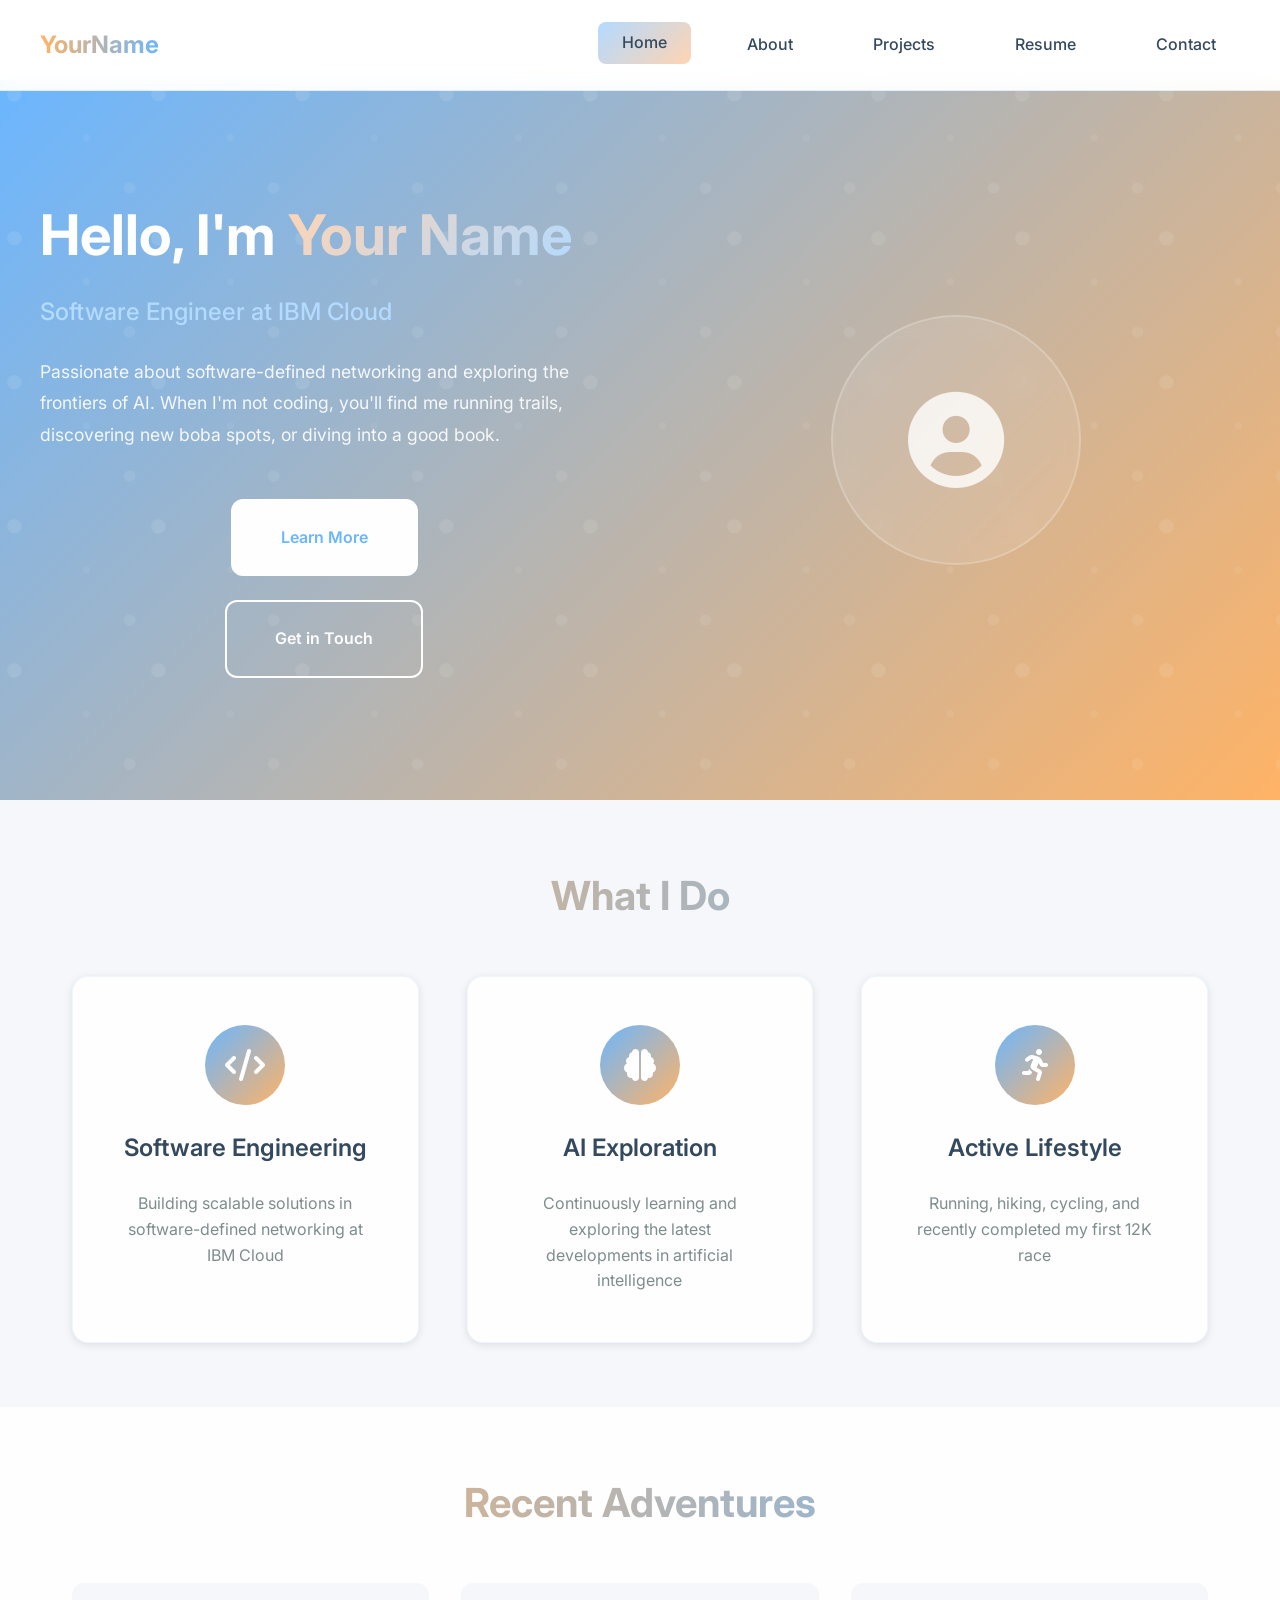
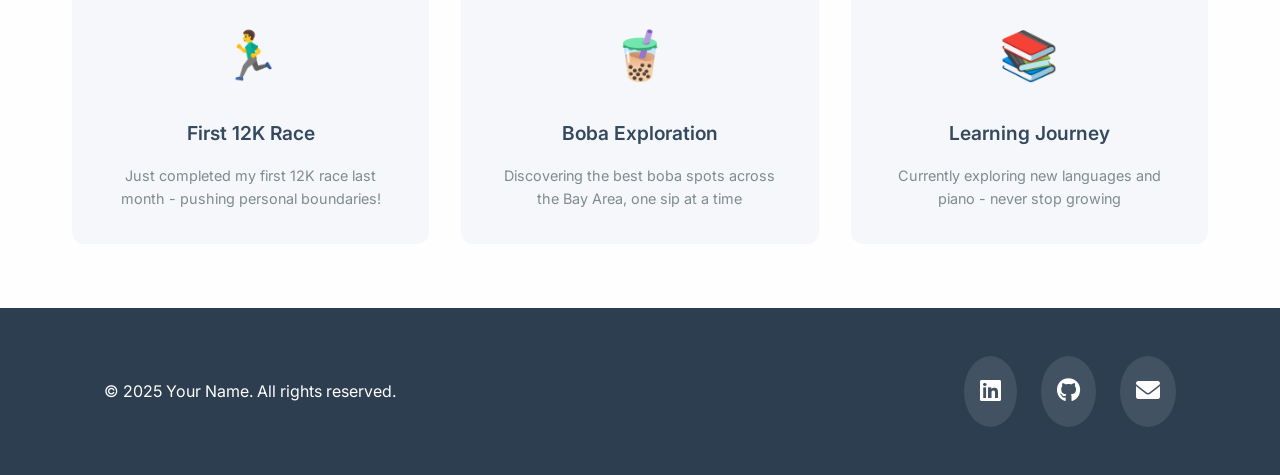
==== index.html @ 7c2be004 "Removing old files" ====
<!DOCTYPE html>
<html lang="en">
<head>
    <meta charset="UTF-8">
    <meta name="viewport" content="width=device-width, initial-scale=1.0">
    <title>Your Name - Software Engineer</title>
    <link rel="stylesheet" href="styles.css">
    <link href="https://fonts.googleapis.com/css2?family=Inter:wght@300;400;500;600;700&display=swap" rel="stylesheet">
    <link rel="stylesheet" href="https://cdnjs.cloudflare.com/ajax/libs/font-awesome/6.0.0/css/all.min.css">
</head>
<body>
    <nav class="navbar">
        <div class="nav-container">
            <div class="nav-logo">
                <span class="logo-text">YourName</span>
            </div>
            <div class="nav-menu">
                <a href="index.html" class="nav-link active">Home</a>
                <a href="about.html" class="nav-link">About</a>
                <a href="projects.html" class="nav-link">Projects</a>
                <a href="resume.html" class="nav-link">Resume</a>
                <a href="contact.html" class="nav-link">Contact</a>
            </div>
            <div class="nav-toggle">
                <span></span>
                <span></span>
                <span></span>
            </div>
        </div>
    </nav>

    <main class="main-content">
        <section class="hero">
            <div class="hero-content">
                <div class="hero-text">
                    <h1 class="hero-title">Hello, I'm <span class="gradient-text">Your Name</span></h1>
                    <p class="hero-subtitle">Software Engineer at IBM Cloud</p>
                    <p class="hero-description">
                        Passionate about software-defined networking and exploring the frontiers of AI. 
                        When I'm not coding, you'll find me running trails, discovering new boba spots, 
                        or diving into a good book.
                    </p>
                    <div class="hero-buttons">
                        <a href="about.html" class="btn btn-primary">Learn More</a>
                        <a href="contact.html" class="btn btn-secondary">Get in Touch</a>
                    </div>
                </div>
                <div class="hero-image">
                    <div class="image-placeholder">
                        <i class="fas fa-user-circle"></i>
                    </div>
                </div>
            </div>
        </section>

        <section class="highlights">
            <div class="container">
                <h2 class="section-title">What I Do</h2>
                <div class="highlights-grid">
                    <div class="highlight-card">
                        <div class="highlight-icon">
                            <i class="fas fa-code"></i>
                        </div>
                        <h3>Software Engineering</h3>
                        <p>Building scalable solutions in software-defined networking at IBM Cloud</p>
                    </div>
                    <div class="highlight-card">
                        <div class="highlight-icon">
                            <i class="fas fa-brain"></i>
                        </div>
                        <h3>AI Exploration</h3>
                        <p>Continuously learning and exploring the latest developments in artificial intelligence</p>
                    </div>
                    <div class="highlight-card">
                        <div class="highlight-icon">
                            <i class="fas fa-running"></i>
                        </div>
                        <h3>Active Lifestyle</h3>
                        <p>Running, hiking, cycling, and recently completed my first 12K race</p>
                    </div>
                </div>
            </div>
        </section>

        <section class="recent-activities">
            <div class="container">
                <h2 class="section-title">Recent Adventures</h2>
                <div class="activities-grid">
                    <div class="activity-card">
                        <div class="activity-icon">🏃‍♂️</div>
                        <h4>First 12K Race</h4>
                        <p>Just completed my first 12K race last month - pushing personal boundaries!</p>
                    </div>
                    <div class="activity-card">
                        <div class="activity-icon">🧋</div>
                        <h4>Boba Exploration</h4>
                        <p>Discovering the best boba spots across the Bay Area, one sip at a time</p>
                    </div>
                    <div class="activity-card">
                        <div class="activity-icon">📚</div>
                        <h4>Learning Journey</h4>
                        <p>Currently exploring new languages and piano - never stop growing</p>
                    </div>
                </div>
            </div>
        </section>
    </main>

    <footer class="footer">
        <div class="container">
            <div class="footer-content">
                <p>&copy; 2025 Your Name. All rights reserved.</p>
                <div class="social-links">
                    <a href="#" class="social-link"><i class="fab fa-linkedin"></i></a>
                    <a href="#" class="social-link"><i class="fab fa-github"></i></a>
                    <a href="mailto:your.email@example.com" class="social-link"><i class="fas fa-envelope"></i></a>
                </div>
            </div>
        </div>
    </footer>

    <script src="script.js"></script>
</body>
</html>
---- styles.css ----
/* Reset and Base Styles */
* {
    margin: 0;
    padding: 0;
    box-sizing: border-box;
}

:root {
    /* Color Palette - Inspired by Avatar/Star Wars/Marvel */
    --primary-orange: #FFB366;
    --primary-blue: #6BB6FF;
    --light-orange: #FFD4B3;
    --light-blue: #B3DAFF;
    --dark-blue: #4A90E2;
    --soft-white: #FEFEFE;
    --light-gray: #F5F7FA;
    --medium-gray: #8B9DC3;
    --dark-gray: #2C3E50;
    --text-dark: #34495E;
    --text-light: #7F8C8D;
    
    /* Subtle gradients inspired by lightsaber colors */
    --gradient-hero: linear-gradient(135deg, var(--primary-blue) 0%, var(--primary-orange) 100%);
    --gradient-card: linear-gradient(135deg, var(--light-blue) 0%, var(--light-orange) 100%);
    --gradient-accent: linear-gradient(90deg, var(--primary-orange) 0%, var(--primary-blue) 100%);
    
    /* Typography */
    --font-family: 'Inter', sans-serif;
    --font-size-base: 16px;
    --line-height-base: 1.6;
    
    /* Spacing */
    --spacing-xs: 0.5rem;
    --spacing-sm: 1rem;
    --spacing-md: 1.5rem;
    --spacing-lg: 2rem;
    --spacing-xl: 3rem;
    --spacing-xxl: 4rem;
    
    /* Shadows - Subtle depth like Marvel UI */
    --shadow-sm: 0 2px 8px rgba(0, 0, 0, 0.1);
    --shadow-md: 0 4px 16px rgba(0, 0, 0, 0.15);
    --shadow-lg: 0 8px 32px rgba(0, 0, 0, 0.2);
    
    /* Border Radius */
    --radius-sm: 8px;
    --radius-md: 12px;
    --radius-lg: 16px;
    --radius-xl: 24px;
}

body {
    font-family: var(--font-family);
    font-size: var(--font-size-base);
    line-height: var(--line-height-base);
    color: var(--text-dark);
    background-color: var(--soft-white);
    overflow-x: hidden;
}

/* Navigation */
.navbar {
    position: fixed;
    top: 0;
    width: 100%;
    background: rgba(255, 255, 255, 0.95);
    backdrop-filter: blur(10px);
    border-bottom: 1px solid rgba(107, 182, 255, 0.2);
    z-index: 1000;
    padding: 0 var(--spacing-lg);
    transition: all 0.3s ease;
}

.nav-container {
    max-width: 1200px;
    margin: 0 auto;
    display: flex;
    justify-content: space-between;
    align-items: center;
    padding: var(--spacing-md) 0;
}

.nav-logo .logo-text {
    font-size: 1.5rem;
    font-weight: 700;
    background: var(--gradient-accent);
    -webkit-background-clip: text;
    -webkit-text-fill-color: transparent;
    background-clip: text;
}

.nav-menu {
    display: flex;
    gap: var(--spacing-lg);
}

.nav-link {
    color: var(--text-dark);
    text-decoration: none;
    font-weight: 500;
    padding: var(--spacing-xs) var(--spacing-md);
    border-radius: var(--radius-sm);
    transition: all 0.3s ease;
    position: relative;
}

.nav-link:hover,
.nav-link.active {
    background: var(--gradient-card);
    color: var(--text-dark);
    transform: translateY(-2px);
}

.nav-toggle {
    display: none;
    flex-direction: column;
    cursor: pointer;
}

.nav-toggle span {
    width: 25px;
    height: 3px;
    background: var(--primary-blue);
    margin: 3px 0;
    transition: 0.3s;
    border-radius: 2px;
}

/* Main Content */
.main-content {
    margin-top: 80px;
}

/* Hero Section */
.hero {
    background: var(--gradient-hero);
    padding: var(--spacing-xxl) var(--spacing-lg);
    min-height: 80vh;
    display: flex;
    align-items: center;
    position: relative;
    overflow: hidden;
}

.hero::before {
    content: '';
    position: absolute;
    top: 0;
    left: 0;
    right: 0;
    bottom: 0;
    background: url('data:image/svg+xml,<svg xmlns="http://www.w3.org/2000/svg" viewBox="0 0 100 100"><defs><pattern id="stars" x="0" y="0" width="20" height="20" patternUnits="userSpaceOnUse"><circle cx="2" cy="2" r="1" fill="white" opacity="0.3"/><circle cx="12" cy="8" r="0.5" fill="white" opacity="0.2"/><circle cx="18" cy="15" r="0.8" fill="white" opacity="0.25"/></pattern></defs><rect width="100" height="100" fill="url(%23stars)"/></svg>');
    opacity: 0.3;
    animation: starfield 20s linear infinite;
}

@keyframes starfield {
    0% { transform: translateX(0); }
    100% { transform: translateX(-100px); }
}

.hero-content {
    max-width: 1200px;
    margin: 0 auto;
    display: grid;
    grid-template-columns: 1fr 1fr;
    gap: var(--spacing-xxl);
    align-items: center;
    position: relative;
    z-index: 2;
}

.hero-title {
    font-size: 3.5rem;
    font-weight: 700;
    margin-bottom: var(--spacing-md);
    color: var(--soft-white);
    line-height: 1.2;
}

.gradient-text {
    background: linear-gradient(135deg, var(--light-orange) 0%, var(--light-blue) 100%);
    -webkit-background-clip: text;
    -webkit-text-fill-color: transparent;
    background-clip: text;
}

.hero-subtitle {
    font-size: 1.5rem;
    color: var(--light-blue);
    margin-bottom: var(--spacing-md);
    font-weight: 500;
}

.hero-description {
    font-size: 1.1rem;
    color: rgba(255, 255, 255, 0.9);
    margin-bottom: var(--spacing-xl);
    line-height: 1.8;
}

.hero-buttons {
    display: flex;
    gap: var(--spacing-md);
}

.btn {
    display: inline-block;
    padding: var(--spacing-md) var(--spacing-xl);
    border-radius: var(--radius-md);
    text-decoration: none;
    font-weight: 600;
    transition: all 0.3s ease;
    border: 2px solid transparent;
    cursor: pointer;
}

.btn-primary {
    background: var(--soft-white);
    color: var(--primary-blue);
    border-color: var(--soft-white);
}

.btn-primary:hover {
    background: transparent;
    color: var(--soft-white);
    border-color: var(--soft-white);
    transform: translateY(-2px);
    box-shadow: var(--shadow-md);
}

.btn-secondary {
    background: transparent;
    color: var(--soft-white);
    border-color: var(--soft-white);
}

.btn-secondary:hover {
    background: var(--soft-white);
    color: var(--primary-blue);
    transform: translateY(-2px);
    box-shadow: var(--shadow-md);
}

.hero-image {
    display: flex;
    justify-content: center;
    align-items: center;
}

.image-placeholder {
    width: 300px;
    height: 300px;
    background: rgba(255, 255, 255, 0.1);
    border-radius: 50%;
    display: flex;
    align-items: center;
    justify-content: center;
    backdrop-filter: blur(10px);
    border: 2px solid rgba(255, 255, 255, 0.2);
    transition: all 0.3s ease;
}

.image-placeholder:hover {
    transform: scale(1.05);
    box-shadow: var(--shadow-lg);
}

.image-placeholder i {
    font-size: 8rem;
    color: rgba(255, 255, 255, 0.8);
}

/* Sections */
.container {
    max-width: 1200px;
    margin: 0 auto;
    padding: 0 var(--spacing-lg);
}

.section-title {
    font-size: 2.5rem;
    font-weight: 700;
    text-align: center;
    margin-bottom: var(--spacing-xl);
    background: var(--gradient-accent);
    -webkit-background-clip: text;
    -webkit-text-fill-color: transparent;
    background-clip: text;
}

/* Highlights Section */
.highlights {
    padding: var(--spacing-xxl) 0;
    background: var(--light-gray);
}

.highlights-grid {
    display: grid;
    grid-template-columns: repeat(auto-fit, minmax(300px, 1fr));
    gap: var(--spacing-xl);
}

.highlight-card {
    background: var(--soft-white);
    padding: var(--spacing-xl);
    border-radius: var(--radius-lg);
    text-align: center;
    box-shadow: var(--shadow-sm);
    transition: all 0.3s ease;
    border: 1px solid rgba(107, 182, 255, 0.1);
}

.highlight-card:hover {
    transform: translateY(-8px);
    box-shadow: var(--shadow-md);
    background: var(--gradient-card);
}

.highlight-icon {
    width: 80px;
    height: 80px;
    margin: 0 auto var(--spacing-md);
    background: var(--gradient-hero);
    border-radius: 50%;
    display: flex;
    align-items: center;
    justify-content: center;
    color: var(--soft-white);
    font-size: 2rem;
}

.highlight-card h3 {
    font-size: 1.5rem;
    font-weight: 600;
    margin-bottom: var(--spacing-md);
    color: var(--text-dark);
}

.highlight-card p {
    color: var(--text-light);
    line-height: 1.6;
}

/* Recent Activities Section */
.recent-activities {
    padding: var(--spacing-xxl) 0;
    background: var(--soft-white);
}

.activities-grid {
    display: grid;
    grid-template-columns: repeat(auto-fit, minmax(250px, 1fr));
    gap: var(--spacing-lg);
}

.activity-card {
    background: var(--light-gray);
    padding: var(--spacing-lg);
    border-radius: var(--radius-md);
    text-align: center;
    transition: all 0.3s ease;
    border: 2px solid transparent;
}

.activity-card:hover {
    transform: translateY(-4px);
    border-color: var(--primary-blue);
    box-shadow: var(--shadow-md);
}

.activity-icon {
    font-size: 3rem;
    margin-bottom: var(--spacing-md);
}

.activity-card h4 {
    font-size: 1.2rem;
    font-weight: 600;
    margin-bottom: var(--spacing-sm);
    color: var(--text-dark);
}

.activity-card p {
    color: var(--text-light);
    font-size: 0.9rem;
}

/* Footer */
.footer {
    background: var(--dark-gray);
    color: var(--soft-white);
    padding: var(--spacing-xl) 0;
    text-align: center;
}

.footer-content {
    display: flex;
    justify-content: space-between;
    align-items: center;
    max-width: 1200px;
    margin: 0 auto;
    padding: 0 var(--spacing-lg);
}

.social-links {
    display: flex;
    gap: var(--spacing-md);
}

.social-link {
    color: var(--soft-white);
    font-size: 1.5rem;
    transition: all 0.3s ease;
    padding: var(--spacing-sm);
    border-radius: 50%;
    background: rgba(255, 255, 255, 0.1);
}

.social-link:hover {
    background: var(--primary-blue);
    transform: translateY(-2px);
}

/* Responsive Design */
@media (max-width: 768px) {
    .nav-menu {
        display: none;
    }
    
    .nav-toggle {
        display: flex;
    }
    
    .hero-content {
        grid-template-columns: 1fr;
        text-align: center;
        gap: var(--spacing-lg);
    }
    
    .hero-title {
        font-size: 2.5rem;
    }
    
    .hero-buttons {
        justify-content: center;
    }
    
    .footer-content {
        flex-direction: column;
        gap: var(--spacing-md);
    }
    
    .highlights-grid,
    .activities-grid {
        grid-template-columns: 1fr;
    }
}


    }
    
    .section-title {
        font-size: 2rem;
    }
    
    .hero-buttons {
        flex-direction: column;
        align-items: center;
    }
    
    .image-placeholder {
        width: 250px;
        height: 250px;
    }
    
    .image-placeholder i {
        font-size: 6rem;
    }
}
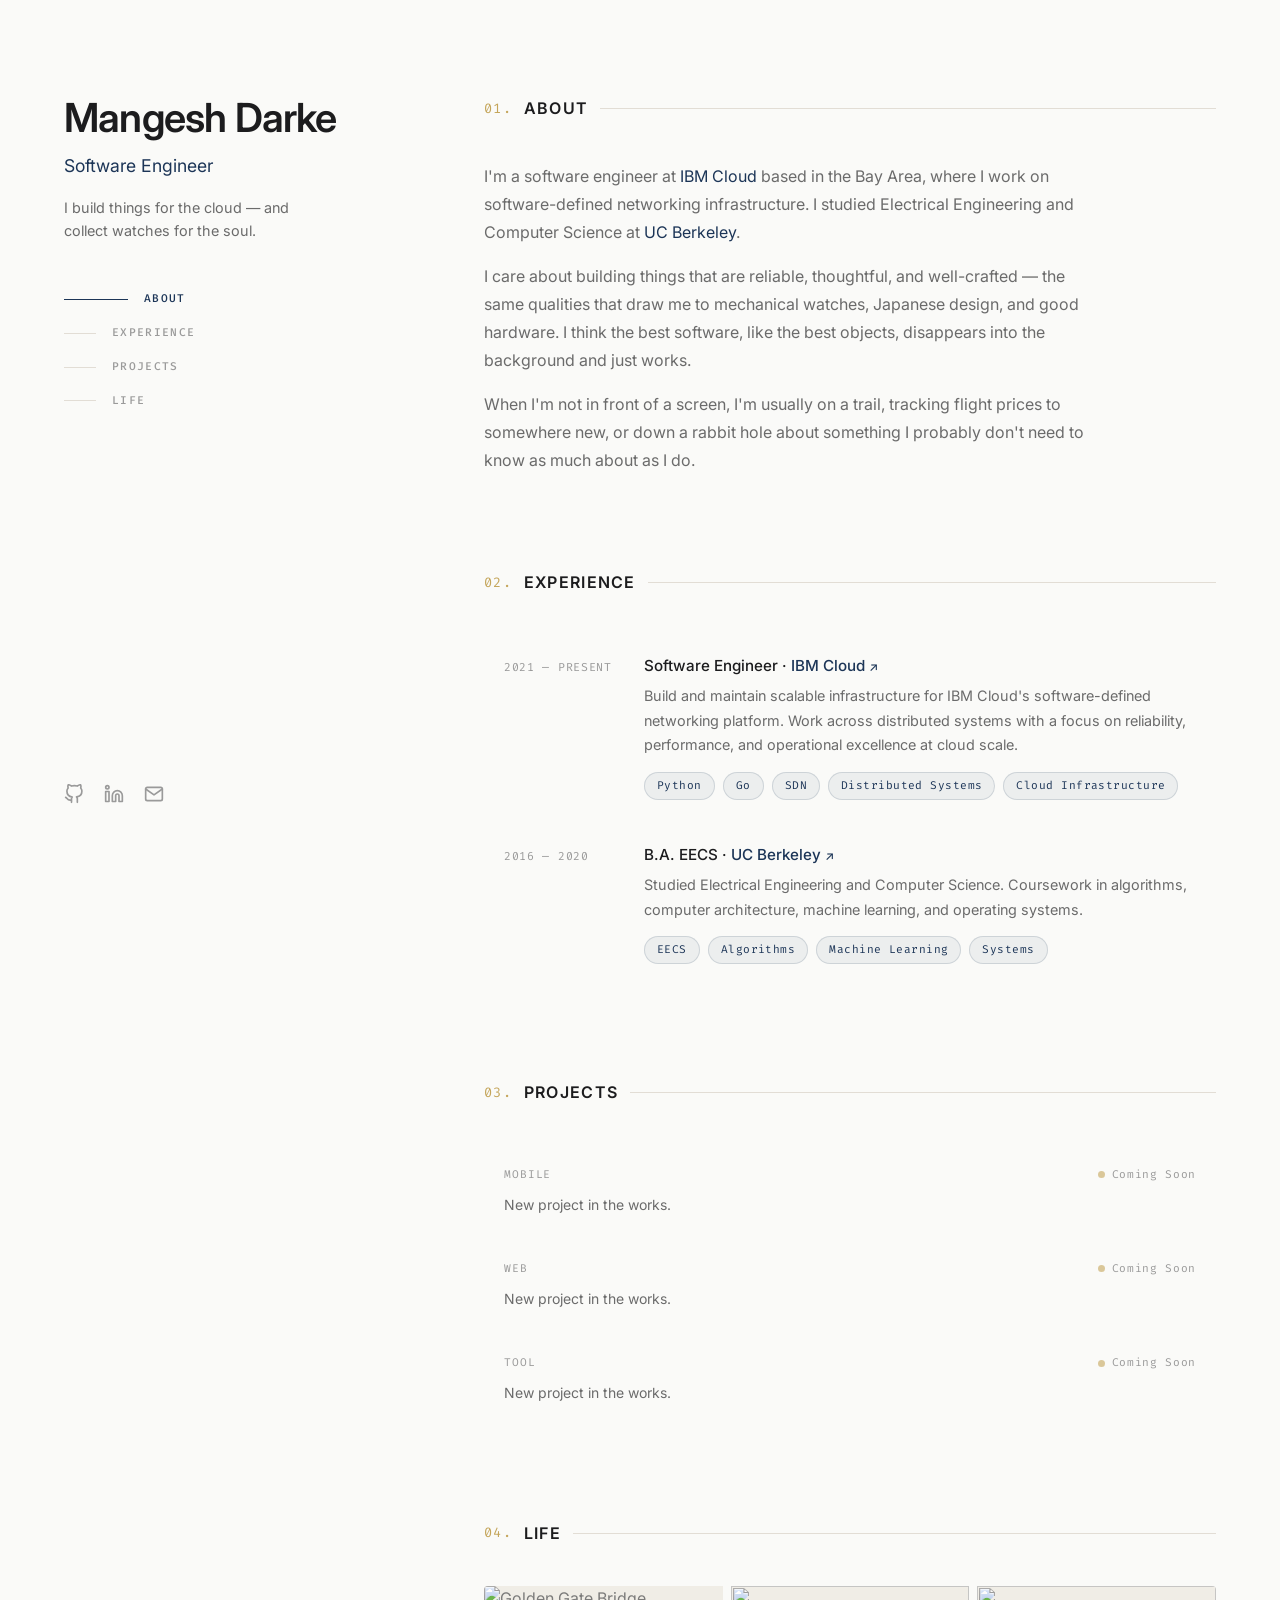
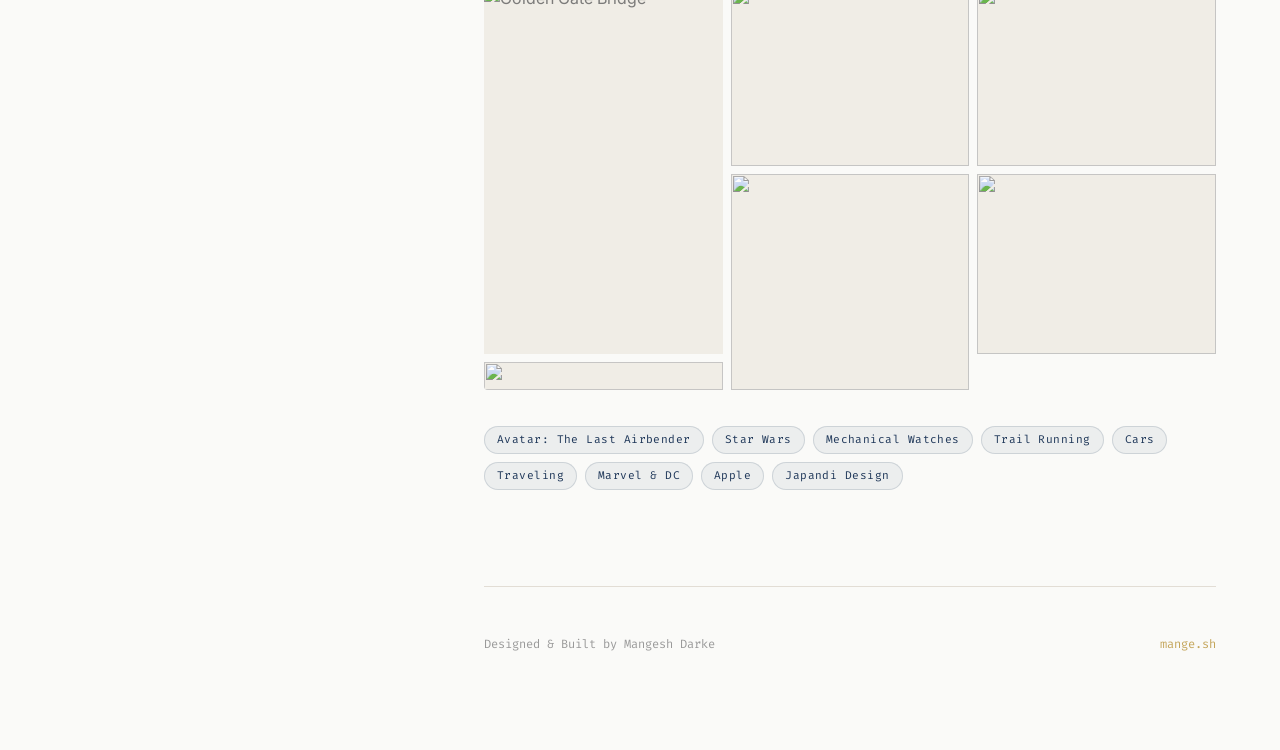
==== commit 49c6cf0b: "Redesign: light Japandi palette, two-column sticky layout Co-Authored-By: Claude Sonnet 4.5 <noreply" ====
--- a/index.html
+++ b/index.html
@@ -1,124 +1,252 @@
 <!DOCTYPE html>
 <html lang="en">
 <head>
-    <meta charset="UTF-8">
-    <meta name="viewport" content="width=device-width, initial-scale=1.0">
-    <title>Your Name - Software Engineer</title>
-    <link rel="stylesheet" href="styles.css">
-    <link href="https://fonts.googleapis.com/css2?family=Inter:wght@300;400;500;600;700&display=swap" rel="stylesheet">
-    <link rel="stylesheet" href="https://cdnjs.cloudflare.com/ajax/libs/font-awesome/6.0.0/css/all.min.css">
+  <meta charset="UTF-8">
+  <meta name="viewport" content="width=device-width, initial-scale=1.0">
+  <meta name="description" content="Mangesh Darke — Software Engineer based in the Bay Area.">
+  <title>Mangesh Darke</title>
+  <link rel="preconnect" href="https://fonts.googleapis.com">
+  <link rel="preconnect" href="https://fonts.gstatic.com" crossorigin>
+  <link href="https://fonts.googleapis.com/css2?family=Inter:wght@300;400;500;600&family=Fira+Code:wght@400;500&display=swap" rel="stylesheet">
+  <link rel="stylesheet" href="styles.css">
 </head>
 <body>
-    <nav class="navbar">
-        <div class="nav-container">
-            <div class="nav-logo">
-                <span class="logo-text">YourName</span>
-            </div>
-            <div class="nav-menu">
-                <a href="index.html" class="nav-link active">Home</a>
-                <a href="about.html" class="nav-link">About</a>
-                <a href="projects.html" class="nav-link">Projects</a>
-                <a href="resume.html" class="nav-link">Resume</a>
-                <a href="contact.html" class="nav-link">Contact</a>
-            </div>
-            <div class="nav-toggle">
-                <span></span>
-                <span></span>
-                <span></span>
-            </div>
-        </div>
-    </nav>
-
-    <main class="main-content">
-        <section class="hero">
-            <div class="hero-content">
-                <div class="hero-text">
-                    <h1 class="hero-title">Hello, I'm <span class="gradient-text">Your Name</span></h1>
-                    <p class="hero-subtitle">Software Engineer at IBM Cloud</p>
-                    <p class="hero-description">
-                        Passionate about software-defined networking and exploring the frontiers of AI. 
-                        When I'm not coding, you'll find me running trails, discovering new boba spots, 
-                        or diving into a good book.
-                    </p>
-                    <div class="hero-buttons">
-                        <a href="about.html" class="btn btn-primary">Learn More</a>
-                        <a href="contact.html" class="btn btn-secondary">Get in Touch</a>
-                    </div>
-                </div>
-                <div class="hero-image">
-                    <div class="image-placeholder">
-                        <i class="fas fa-user-circle"></i>
-                    </div>
-                </div>
-            </div>
-        </section>
-
-        <section class="highlights">
-            <div class="container">
-                <h2 class="section-title">What I Do</h2>
-                <div class="highlights-grid">
-                    <div class="highlight-card">
-                        <div class="highlight-icon">
-                            <i class="fas fa-code"></i>
-                        </div>
-                        <h3>Software Engineering</h3>
-                        <p>Building scalable solutions in software-defined networking at IBM Cloud</p>
-                    </div>
-                    <div class="highlight-card">
-                        <div class="highlight-icon">
-                            <i class="fas fa-brain"></i>
-                        </div>
-                        <h3>AI Exploration</h3>
-                        <p>Continuously learning and exploring the latest developments in artificial intelligence</p>
-                    </div>
-                    <div class="highlight-card">
-                        <div class="highlight-icon">
-                            <i class="fas fa-running"></i>
-                        </div>
-                        <h3>Active Lifestyle</h3>
-                        <p>Running, hiking, cycling, and recently completed my first 12K race</p>
-                    </div>
-                </div>
-            </div>
-        </section>
-
-        <section class="recent-activities">
-            <div class="container">
-                <h2 class="section-title">Recent Adventures</h2>
-                <div class="activities-grid">
-                    <div class="activity-card">
-                        <div class="activity-icon">🏃‍♂️</div>
-                        <h4>First 12K Race</h4>
-                        <p>Just completed my first 12K race last month - pushing personal boundaries!</p>
-                    </div>
-                    <div class="activity-card">
-                        <div class="activity-icon">🧋</div>
-                        <h4>Boba Exploration</h4>
-                        <p>Discovering the best boba spots across the Bay Area, one sip at a time</p>
-                    </div>
-                    <div class="activity-card">
-                        <div class="activity-icon">📚</div>
-                        <h4>Learning Journey</h4>
-                        <p>Currently exploring new languages and piano - never stop growing</p>
-                    </div>
-                </div>
-            </div>
-        </section>
+
+  <div class="layout">
+
+    <!-- ── Left Sidebar (sticky) ──────────────────────────── -->
+    <aside class="sidebar">
+      <div class="sidebar-inner">
+
+        <div class="sidebar-top">
+          <h1 class="site-name">Mangesh Darke</h1>
+          <h2 class="site-role">Software Engineer</h2>
+          <p class="site-tagline">I build things for the cloud — and collect watches for the soul.</p>
+
+          <nav class="sidebar-nav" aria-label="In-page links">
+            <ul>
+              <li>
+                <a href="#about" class="nav-item" data-section="about">
+                  <span class="nav-line"></span>
+                  <span class="nav-label">About</span>
+                </a>
+              </li>
+              <li>
+                <a href="#experience" class="nav-item" data-section="experience">
+                  <span class="nav-line"></span>
+                  <span class="nav-label">Experience</span>
+                </a>
+              </li>
+              <li>
+                <a href="#projects" class="nav-item" data-section="projects">
+                  <span class="nav-line"></span>
+                  <span class="nav-label">Projects</span>
+                </a>
+              </li>
+              <li>
+                <a href="#life" class="nav-item" data-section="life">
+                  <span class="nav-line"></span>
+                  <span class="nav-label">Life</span>
+                </a>
+              </li>
+            </ul>
+          </nav>
+        </div>
+
+        <div class="sidebar-bottom">
+          <a href="https://github.com/MangeshDarke" class="social-link" target="_blank" rel="noopener" aria-label="GitHub">
+            <svg xmlns="http://www.w3.org/2000/svg" width="20" height="20" viewBox="0 0 24 24" fill="none" stroke="currentColor" stroke-width="2" stroke-linecap="round" stroke-linejoin="round"><path d="M9 19c-5 1.5-5-2.5-7-3m14 6v-3.87a3.37 3.37 0 0 0-.94-2.61c3.14-.35 6.44-1.54 6.44-7A5.44 5.44 0 0 0 20 4.77 5.07 5.07 0 0 0 19.91 1S18.73.65 16 2.48a13.38 13.38 0 0 0-7 0C6.27.65 5.09 1 5.09 1A5.07 5.07 0 0 0 5 4.77a5.44 5.44 0 0 0-1.5 3.78c0 5.42 3.3 6.61 6.44 7A3.37 3.37 0 0 0 9 18.13V22"></path></svg>
+          </a>
+          <a href="https://www.linkedin.com/in/mdarke/" class="social-link" target="_blank" rel="noopener" aria-label="LinkedIn">
+            <svg xmlns="http://www.w3.org/2000/svg" width="20" height="20" viewBox="0 0 24 24" fill="none" stroke="currentColor" stroke-width="2" stroke-linecap="round" stroke-linejoin="round"><path d="M16 8a6 6 0 0 1 6 6v7h-4v-7a2 2 0 0 0-2-2 2 2 0 0 0-2 2v7h-4v-7a6 6 0 0 1 6-6z"></path><rect x="2" y="9" width="4" height="12"></rect><circle cx="4" cy="4" r="2"></circle></svg>
+          </a>
+          <a href="mailto:mangeshdarke@gmail.com" class="social-link" aria-label="Email">
+            <svg xmlns="http://www.w3.org/2000/svg" width="20" height="20" viewBox="0 0 24 24" fill="none" stroke="currentColor" stroke-width="2" stroke-linecap="round" stroke-linejoin="round"><path d="M4 4h16c1.1 0 2 .9 2 2v12c0 1.1-.9 2-2 2H4c-1.1 0-2-.9-2-2V6c0-1.1.9-2 2-2z"></path><polyline points="22,6 12,13 2,6"></polyline></svg>
+          </a>
+        </div>
+
+      </div>
+    </aside>
+
+    <!-- ── Right Content (scrolls) ────────────────────────── -->
+    <main class="content">
+
+      <!-- About -->
+      <section id="about">
+        <h2 class="section-heading">
+          <span class="section-num">01.</span> About
+        </h2>
+
+        <div class="about-body">
+          <p>
+            I'm a software engineer at
+            <a href="https://www.ibm.com/cloud" class="inline-link" target="_blank" rel="noopener">IBM Cloud</a>
+            based in the Bay Area, where I work on software-defined networking
+            infrastructure. I studied Electrical Engineering and Computer Science at
+            <a href="https://eecs.berkeley.edu" class="inline-link" target="_blank" rel="noopener">UC Berkeley</a>.
+          </p>
+          <p>
+            I care about building things that are reliable, thoughtful, and well-crafted —
+            the same qualities that draw me to mechanical watches, Japanese design, and
+            good hardware. I think the best software, like the best objects, disappears
+            into the background and just works.
+          </p>
+          <p>
+            When I'm not in front of a screen, I'm usually on a trail, tracking flight
+            prices to somewhere new, or down a rabbit hole about something I probably
+            don't need to know as much about as I do.
+          </p>
+        </div>
+      </section>
+
+      <!-- Experience -->
+      <section id="experience">
+        <h2 class="section-heading">
+          <span class="section-num">02.</span> Experience
+        </h2>
+
+        <div class="exp-list">
+
+          <div class="exp-card reveal">
+            <div class="exp-date">2021 — Present</div>
+            <div class="exp-body">
+              <h3 class="exp-title">
+                Software Engineer ·
+                <a href="https://www.ibm.com/cloud" class="exp-company" target="_blank" rel="noopener">
+                  IBM Cloud <span class="ext-icon">↗</span>
+                </a>
+              </h3>
+              <p class="exp-desc">
+                Build and maintain scalable infrastructure for IBM Cloud's
+                software-defined networking platform. Work across distributed
+                systems with a focus on reliability, performance, and operational
+                excellence at cloud scale.
+              </p>
+              <ul class="tag-list">
+                <li>Python</li>
+                <li>Go</li>
+                <li>SDN</li>
+                <li>Distributed Systems</li>
+                <li>Cloud Infrastructure</li>
+              </ul>
+            </div>
+          </div>
+
+          <div class="exp-card reveal">
+            <div class="exp-date">2016 — 2020</div>
+            <div class="exp-body">
+              <h3 class="exp-title">
+                B.A. EECS ·
+                <a href="https://eecs.berkeley.edu" class="exp-company" target="_blank" rel="noopener">
+                  UC Berkeley <span class="ext-icon">↗</span>
+                </a>
+              </h3>
+              <p class="exp-desc">
+                Studied Electrical Engineering and Computer Science. Coursework
+                in algorithms, computer architecture, machine learning, and
+                operating systems.
+              </p>
+              <ul class="tag-list">
+                <li>EECS</li>
+                <li>Algorithms</li>
+                <li>Machine Learning</li>
+                <li>Systems</li>
+              </ul>
+            </div>
+          </div>
+
+        </div>
+      </section>
+
+      <!-- Projects -->
+      <section id="projects">
+        <h2 class="section-heading">
+          <span class="section-num">03.</span> Projects
+        </h2>
+
+        <div class="project-list">
+          <div class="project-card reveal">
+            <div class="project-header">
+              <span class="project-tag">Mobile</span>
+              <span class="project-status">
+                <span class="status-dot"></span> Coming Soon
+              </span>
+            </div>
+            <p class="project-desc">New project in the works.</p>
+          </div>
+
+          <div class="project-card reveal">
+            <div class="project-header">
+              <span class="project-tag">Web</span>
+              <span class="project-status">
+                <span class="status-dot"></span> Coming Soon
+              </span>
+            </div>
+            <p class="project-desc">New project in the works.</p>
+          </div>
+
+          <div class="project-card reveal">
+            <div class="project-header">
+              <span class="project-tag">Tool</span>
+              <span class="project-status">
+                <span class="status-dot"></span> Coming Soon
+              </span>
+            </div>
+            <p class="project-desc">New project in the works.</p>
+          </div>
+        </div>
+      </section>
+
+      <!-- Life -->
+      <section id="life">
+        <h2 class="section-heading">
+          <span class="section-num">04.</span> Life
+        </h2>
+
+        <div class="photo-grid reveal">
+          <div class="photo-cell cell-tall">
+            <img src="img/GoldenGateBridge.jpg" alt="Golden Gate Bridge" loading="lazy">
+          </div>
+          <div class="photo-cell">
+            <img src="img/IMG_8866.jpeg" alt="" loading="lazy">
+          </div>
+          <div class="photo-cell">
+            <img src="img/IMG_2746.jpg" alt="" loading="lazy">
+          </div>
+          <div class="photo-cell cell-tall">
+            <img src="img/queenstraight.jpg" alt="" loading="lazy">
+          </div>
+          <div class="photo-cell">
+            <img src="img/IMG_5671.JPG" alt="" loading="lazy">
+          </div>
+          <div class="photo-cell">
+            <img src="img/IMG_2460.jpg" alt="" loading="lazy">
+          </div>
+        </div>
+
+        <div class="interests reveal">
+          <span class="tag">Avatar: The Last Airbender</span>
+          <span class="tag">Star Wars</span>
+          <span class="tag">Mechanical Watches</span>
+          <span class="tag">Trail Running</span>
+          <span class="tag">Cars</span>
+          <span class="tag">Traveling</span>
+          <span class="tag">Marvel &amp; DC</span>
+          <span class="tag">Apple</span>
+          <span class="tag">Japandi Design</span>
+        </div>
+      </section>
+
+      <footer>
+        <p>
+          Designed &amp; Built by Mangesh Darke
+        </p>
+        <p class="footer-domain">mange.sh</p>
+      </footer>
+
     </main>
-
-    <footer class="footer">
-        <div class="container">
-            <div class="footer-content">
-                <p>&copy; 2025 Your Name. All rights reserved.</p>
-                <div class="social-links">
-                    <a href="#" class="social-link"><i class="fab fa-linkedin"></i></a>
-                    <a href="#" class="social-link"><i class="fab fa-github"></i></a>
-                    <a href="mailto:your.email@example.com" class="social-link"><i class="fas fa-envelope"></i></a>
-                </div>
-            </div>
-        </div>
-    </footer>
-
-    <script src="script.js"></script>
+  </div>
+
+  <script src="script.js"></script>
 </body>
-</html>+</html>
--- a/styles.css
+++ b/styles.css
@@ -1,480 +1,482 @@
-/* Reset and Base Styles */
-* {
-    margin: 0;
-    padding: 0;
-    box-sizing: border-box;
-}
-
+/* ── Design tokens ─────────────────────────────────────────── */
 :root {
-    /* Color Palette - Inspired by Avatar/Star Wars/Marvel */
-    --primary-orange: #FFB366;
-    --primary-blue: #6BB6FF;
-    --light-orange: #FFD4B3;
-    --light-blue: #B3DAFF;
-    --dark-blue: #4A90E2;
-    --soft-white: #FEFEFE;
-    --light-gray: #F5F7FA;
-    --medium-gray: #8B9DC3;
-    --dark-gray: #2C3E50;
-    --text-dark: #34495E;
-    --text-light: #7F8C8D;
-    
-    /* Subtle gradients inspired by lightsaber colors */
-    --gradient-hero: linear-gradient(135deg, var(--primary-blue) 0%, var(--primary-orange) 100%);
-    --gradient-card: linear-gradient(135deg, var(--light-blue) 0%, var(--light-orange) 100%);
-    --gradient-accent: linear-gradient(90deg, var(--primary-orange) 0%, var(--primary-blue) 100%);
-    
-    /* Typography */
-    --font-family: 'Inter', sans-serif;
-    --font-size-base: 16px;
-    --line-height-base: 1.6;
-    
-    /* Spacing */
-    --spacing-xs: 0.5rem;
-    --spacing-sm: 1rem;
-    --spacing-md: 1.5rem;
-    --spacing-lg: 2rem;
-    --spacing-xl: 3rem;
-    --spacing-xxl: 4rem;
-    
-    /* Shadows - Subtle depth like Marvel UI */
-    --shadow-sm: 0 2px 8px rgba(0, 0, 0, 0.1);
-    --shadow-md: 0 4px 16px rgba(0, 0, 0, 0.15);
-    --shadow-lg: 0 8px 32px rgba(0, 0, 0, 0.2);
-    
-    /* Border Radius */
-    --radius-sm: 8px;
-    --radius-md: 12px;
-    --radius-lg: 16px;
-    --radius-xl: 24px;
-}
-
+  --bg:             #FAFAF8;
+  --bg-surface:     #F0EDE6;
+  --bg-hover:       #EAE6DD;
+  --border:         #E2DDD5;
+  --text:           #1C1C1E;
+  --text-sec:       #6B6B6B;
+  --text-light:     #9A9A9A;
+  --accent:         #1C3557;
+  --accent-tint:    rgba(28, 53, 87, 0.06);
+  --gold:           #C4A55A;
+  --gold-tint:      rgba(196, 165, 90, 0.1);
+  --font-sans:      'Inter', -apple-system, BlinkMacSystemFont, sans-serif;
+  --font-mono:      'Fira Code', 'SF Mono', monospace;
+  --transition:     0.25s cubic-bezier(0.645, 0.045, 0.355, 1);
+  --sidebar-w:      340px;
+}
+
+/* ── Reset ─────────────────────────────────────────────────── */
+*, *::before, *::after { box-sizing: border-box; margin: 0; padding: 0; }
+html { scroll-behavior: smooth; }
+img  { display: block; width: 100%; height: 100%; object-fit: cover; }
+a    { color: inherit; text-decoration: none; }
+ul   { list-style: none; }
+
+/* ── Base ──────────────────────────────────────────────────── */
 body {
-    font-family: var(--font-family);
-    font-size: var(--font-size-base);
-    line-height: var(--line-height-base);
-    color: var(--text-dark);
-    background-color: var(--soft-white);
-    overflow-x: hidden;
-}
-
-/* Navigation */
-.navbar {
-    position: fixed;
-    top: 0;
+  font-family: var(--font-sans);
+  background-color: var(--bg);
+  color: var(--text-sec);
+  font-size: 16px;
+  line-height: 1.6;
+  overflow-x: hidden;
+}
+
+/* Cursor spotlight glow */
+body::before {
+  content: '';
+  position: fixed;
+  inset: 0;
+  z-index: 0;
+  pointer-events: none;
+  background: radial-gradient(
+    500px at var(--mouse-x, -999px) var(--mouse-y, -999px),
+    rgba(28, 53, 87, 0.04),
+    transparent 80%
+  );
+}
+
+/* ── Layout ────────────────────────────────────────────────── */
+.layout {
+  display: flex;
+  min-height: 100vh;
+  max-width: 1200px;
+  margin: 0 auto;
+  padding: 0 24px;
+  gap: 0;
+  position: relative;
+  z-index: 1;
+}
+
+/* ── Sidebar ───────────────────────────────────────────────── */
+.sidebar {
+  width: var(--sidebar-w);
+  flex-shrink: 0;
+  position: sticky;
+  top: 0;
+  height: 100vh;
+  padding: 96px 0 96px;
+  display: flex;
+  flex-direction: column;
+}
+
+.sidebar-inner {
+  display: flex;
+  flex-direction: column;
+  justify-content: space-between;
+  height: 100%;
+}
+
+.sidebar-top { flex: 1; }
+
+/* Name & role */
+.site-name {
+  font-size: 2.5rem;
+  font-weight: 600;
+  color: var(--text);
+  letter-spacing: -0.02em;
+  line-height: 1.1;
+  margin-bottom: 12px;
+}
+
+.site-role {
+  font-size: 1.1rem;
+  font-weight: 400;
+  color: var(--accent);
+  margin-bottom: 16px;
+}
+
+.site-tagline {
+  font-size: 0.9rem;
+  color: var(--text-sec);
+  max-width: 260px;
+  line-height: 1.6;
+  margin-bottom: 48px;
+}
+
+/* Nav */
+.sidebar-nav ul {
+  display: flex;
+  flex-direction: column;
+  gap: 16px;
+}
+
+.nav-item {
+  display: flex;
+  align-items: center;
+  gap: 16px;
+  cursor: pointer;
+  transition: var(--transition);
+}
+
+.nav-line {
+  display: block;
+  height: 1px;
+  width: 32px;
+  background: var(--border);
+  transition: width var(--transition), background var(--transition);
+}
+
+.nav-label {
+  font-family: var(--font-mono);
+  font-size: 0.7rem;
+  font-weight: 500;
+  letter-spacing: 0.12em;
+  text-transform: uppercase;
+  color: var(--text-light);
+  transition: color var(--transition);
+}
+
+.nav-item:hover .nav-line,
+.nav-item.active .nav-line {
+  width: 64px;
+  background: var(--text);
+}
+
+.nav-item:hover .nav-label,
+.nav-item.active .nav-label {
+  color: var(--text);
+}
+
+.nav-item.active .nav-line { background: var(--accent); }
+.nav-item.active .nav-label { color: var(--accent); }
+
+/* Social links */
+.sidebar-bottom {
+  display: flex;
+  align-items: center;
+  gap: 20px;
+}
+
+.social-link {
+  color: var(--text-light);
+  transition: color var(--transition), transform var(--transition);
+  display: flex;
+  align-items: center;
+}
+
+.social-link:hover {
+  color: var(--accent);
+  transform: translateY(-3px);
+}
+
+/* ── Main content ──────────────────────────────────────────── */
+.content {
+  flex: 1;
+  padding: 96px 0 96px 80px;
+  min-width: 0;
+}
+
+section {
+  margin-bottom: 96px;
+}
+
+/* ── Section headings ──────────────────────────────────────── */
+.section-heading {
+  display: flex;
+  align-items: center;
+  gap: 12px;
+  font-size: 1rem;
+  font-weight: 600;
+  color: var(--text);
+  letter-spacing: 0.08em;
+  text-transform: uppercase;
+  margin-bottom: 40px;
+  white-space: nowrap;
+}
+
+.section-heading::after {
+  content: '';
+  display: block;
+  height: 1px;
+  width: 100%;
+  background: var(--border);
+}
+
+.section-num {
+  font-family: var(--font-mono);
+  font-size: 0.85rem;
+  color: var(--gold);
+  font-weight: 400;
+}
+
+/* ── About ─────────────────────────────────────────────────── */
+.about-body {
+  display: flex;
+  flex-direction: column;
+  gap: 16px;
+  font-size: 1rem;
+  color: var(--text-sec);
+  max-width: 600px;
+}
+
+.about-body p { line-height: 1.75; }
+
+.inline-link {
+  color: var(--accent);
+  border-bottom: 1px solid transparent;
+  transition: border-color var(--transition);
+}
+.inline-link:hover { border-bottom-color: var(--accent); }
+
+/* ── Experience cards ──────────────────────────────────────── */
+.exp-list {
+  display: flex;
+  flex-direction: column;
+  gap: 4px;
+}
+
+.exp-card {
+  display: grid;
+  grid-template-columns: 120px 1fr;
+  gap: 20px;
+  padding: 20px;
+  border-radius: 4px;
+  transition: background var(--transition), box-shadow var(--transition);
+  cursor: default;
+}
+
+.exp-card:hover {
+  background: var(--bg-surface);
+  box-shadow: 0 0 0 1px var(--border);
+}
+
+.exp-date {
+  font-family: var(--font-mono);
+  font-size: 0.72rem;
+  letter-spacing: 0.06em;
+  color: var(--text-light);
+  padding-top: 4px;
+  white-space: nowrap;
+  text-transform: uppercase;
+}
+
+.exp-title {
+  font-size: 0.95rem;
+  font-weight: 500;
+  color: var(--text);
+  margin-bottom: 8px;
+  line-height: 1.4;
+}
+
+.exp-company {
+  color: var(--accent);
+  transition: opacity var(--transition);
+}
+.exp-company:hover { opacity: 0.75; }
+
+.ext-icon {
+  font-size: 0.75rem;
+  font-style: normal;
+}
+
+.exp-desc {
+  font-size: 0.9rem;
+  color: var(--text-sec);
+  line-height: 1.7;
+  margin-bottom: 14px;
+}
+
+.tag-list {
+  display: flex;
+  flex-wrap: wrap;
+  gap: 8px;
+}
+
+.tag-list li,
+.tag {
+  font-family: var(--font-mono);
+  font-size: 0.7rem;
+  font-weight: 400;
+  color: var(--accent);
+  background: var(--accent-tint);
+  border: 1px solid rgba(28, 53, 87, 0.15);
+  padding: 4px 12px;
+  border-radius: 999px;
+  white-space: nowrap;
+  letter-spacing: 0.04em;
+}
+
+/* ── Project cards ─────────────────────────────────────────── */
+.project-list {
+  display: flex;
+  flex-direction: column;
+  gap: 4px;
+}
+
+.project-card {
+  padding: 20px;
+  border-radius: 4px;
+  transition: background var(--transition), box-shadow var(--transition);
+  cursor: default;
+}
+
+.project-card:hover {
+  background: var(--bg-surface);
+  box-shadow: 0 0 0 1px var(--border);
+}
+
+.project-header {
+  display: flex;
+  justify-content: space-between;
+  align-items: center;
+  margin-bottom: 10px;
+}
+
+.project-tag {
+  font-family: var(--font-mono);
+  font-size: 0.7rem;
+  letter-spacing: 0.08em;
+  text-transform: uppercase;
+  color: var(--text-light);
+}
+
+.project-status {
+  display: flex;
+  align-items: center;
+  gap: 7px;
+  font-family: var(--font-mono);
+  font-size: 0.7rem;
+  letter-spacing: 0.06em;
+  color: var(--text-light);
+}
+
+.status-dot {
+  width: 7px;
+  height: 7px;
+  border-radius: 50%;
+  background: var(--gold);
+  opacity: 0.6;
+  animation: pulse 2.5s ease-in-out infinite;
+}
+
+@keyframes pulse {
+  0%, 100% { opacity: 0.5; transform: scale(1); }
+  50%       { opacity: 1;   transform: scale(1.2); }
+}
+
+.project-desc {
+  font-size: 0.875rem;
+  color: var(--text-sec);
+}
+
+/* ── Life / photos ─────────────────────────────────────────── */
+.photo-grid {
+  display: grid;
+  grid-template-columns: 1fr 1fr 1fr;
+  grid-template-rows: 180px 180px;
+  gap: 8px;
+  margin-bottom: 36px;
+  border-radius: 4px;
+  overflow: hidden;
+}
+
+.photo-cell {
+  overflow: hidden;
+  background: var(--bg-surface);
+}
+
+.photo-cell img {
+  transition: transform 0.5s ease, opacity 0.3s;
+  opacity: 0.88;
+}
+
+.photo-cell:hover img {
+  transform: scale(1.05);
+  opacity: 1;
+}
+
+.cell-tall { grid-row: span 2; }
+
+/* Interest tags */
+.interests {
+  display: flex;
+  flex-wrap: wrap;
+  gap: 8px;
+}
+
+/* ── Footer ────────────────────────────────────────────────── */
+footer {
+  padding-top: 48px;
+  border-top: 1px solid var(--border);
+  font-family: var(--font-mono);
+  font-size: 0.75rem;
+  color: var(--text-light);
+  display: flex;
+  justify-content: space-between;
+  align-items: center;
+}
+
+.footer-domain { color: var(--gold); }
+
+/* ── Reveal animation ──────────────────────────────────────── */
+.reveal {
+  opacity: 0;
+  transform: translateY(16px);
+  transition: opacity 0.5s var(--transition), transform 0.5s var(--transition);
+}
+.reveal.visible {
+  opacity: 1;
+  transform: translateY(0);
+}
+
+/* ── Responsive ────────────────────────────────────────────── */
+@media (max-width: 1080px) {
+  :root { --sidebar-w: 280px; }
+  .site-name { font-size: 2rem; }
+  .content { padding-left: 48px; }
+}
+
+@media (max-width: 768px) {
+  .layout {
+    flex-direction: column;
+    padding: 0 20px;
+  }
+
+  .sidebar {
     width: 100%;
-    background: rgba(255, 255, 255, 0.95);
-    backdrop-filter: blur(10px);
-    border-bottom: 1px solid rgba(107, 182, 255, 0.2);
-    z-index: 1000;
-    padding: 0 var(--spacing-lg);
-    transition: all 0.3s ease;
-}
-
-.nav-container {
-    max-width: 1200px;
-    margin: 0 auto;
-    display: flex;
-    justify-content: space-between;
-    align-items: center;
-    padding: var(--spacing-md) 0;
-}
-
-.nav-logo .logo-text {
-    font-size: 1.5rem;
-    font-weight: 700;
-    background: var(--gradient-accent);
-    -webkit-background-clip: text;
-    -webkit-text-fill-color: transparent;
-    background-clip: text;
-}
-
-.nav-menu {
-    display: flex;
-    gap: var(--spacing-lg);
-}
-
-.nav-link {
-    color: var(--text-dark);
-    text-decoration: none;
-    font-weight: 500;
-    padding: var(--spacing-xs) var(--spacing-md);
-    border-radius: var(--radius-sm);
-    transition: all 0.3s ease;
-    position: relative;
-}
-
-.nav-link:hover,
-.nav-link.active {
-    background: var(--gradient-card);
-    color: var(--text-dark);
-    transform: translateY(-2px);
-}
-
-.nav-toggle {
-    display: none;
-    flex-direction: column;
-    cursor: pointer;
-}
-
-.nav-toggle span {
-    width: 25px;
-    height: 3px;
-    background: var(--primary-blue);
-    margin: 3px 0;
-    transition: 0.3s;
-    border-radius: 2px;
-}
-
-/* Main Content */
-.main-content {
-    margin-top: 80px;
-}
-
-/* Hero Section */
-.hero {
-    background: var(--gradient-hero);
-    padding: var(--spacing-xxl) var(--spacing-lg);
-    min-height: 80vh;
-    display: flex;
-    align-items: center;
-    position: relative;
-    overflow: hidden;
-}
-
-.hero::before {
-    content: '';
-    position: absolute;
-    top: 0;
-    left: 0;
-    right: 0;
-    bottom: 0;
-    background: url('data:image/svg+xml,<svg xmlns="http://www.w3.org/2000/svg" viewBox="0 0 100 100"><defs><pattern id="stars" x="0" y="0" width="20" height="20" patternUnits="userSpaceOnUse"><circle cx="2" cy="2" r="1" fill="white" opacity="0.3"/><circle cx="12" cy="8" r="0.5" fill="white" opacity="0.2"/><circle cx="18" cy="15" r="0.8" fill="white" opacity="0.25"/></pattern></defs><rect width="100" height="100" fill="url(%23stars)"/></svg>');
-    opacity: 0.3;
-    animation: starfield 20s linear infinite;
-}
-
-@keyframes starfield {
-    0% { transform: translateX(0); }
-    100% { transform: translateX(-100px); }
-}
-
-.hero-content {
-    max-width: 1200px;
-    margin: 0 auto;
-    display: grid;
+    position: static;
+    height: auto;
+    padding: 64px 0 40px;
+  }
+
+  .sidebar-nav { display: none; } /* nav becomes page scroll on mobile */
+  .sidebar-inner { gap: 32px; }
+
+  .content {
+    padding: 0 0 64px;
+  }
+
+  .exp-card {
+    grid-template-columns: 1fr;
+    gap: 8px;
+  }
+
+  .photo-grid {
     grid-template-columns: 1fr 1fr;
-    gap: var(--spacing-xxl);
-    align-items: center;
-    position: relative;
-    z-index: 2;
-}
-
-.hero-title {
-    font-size: 3.5rem;
-    font-weight: 700;
-    margin-bottom: var(--spacing-md);
-    color: var(--soft-white);
-    line-height: 1.2;
-}
-
-.gradient-text {
-    background: linear-gradient(135deg, var(--light-orange) 0%, var(--light-blue) 100%);
-    -webkit-background-clip: text;
-    -webkit-text-fill-color: transparent;
-    background-clip: text;
-}
-
-.hero-subtitle {
-    font-size: 1.5rem;
-    color: var(--light-blue);
-    margin-bottom: var(--spacing-md);
-    font-weight: 500;
-}
-
-.hero-description {
-    font-size: 1.1rem;
-    color: rgba(255, 255, 255, 0.9);
-    margin-bottom: var(--spacing-xl);
-    line-height: 1.8;
-}
-
-.hero-buttons {
-    display: flex;
-    gap: var(--spacing-md);
-}
-
-.btn {
-    display: inline-block;
-    padding: var(--spacing-md) var(--spacing-xl);
-    border-radius: var(--radius-md);
-    text-decoration: none;
-    font-weight: 600;
-    transition: all 0.3s ease;
-    border: 2px solid transparent;
-    cursor: pointer;
-}
-
-.btn-primary {
-    background: var(--soft-white);
-    color: var(--primary-blue);
-    border-color: var(--soft-white);
-}
-
-.btn-primary:hover {
-    background: transparent;
-    color: var(--soft-white);
-    border-color: var(--soft-white);
-    transform: translateY(-2px);
-    box-shadow: var(--shadow-md);
-}
-
-.btn-secondary {
-    background: transparent;
-    color: var(--soft-white);
-    border-color: var(--soft-white);
-}
-
-.btn-secondary:hover {
-    background: var(--soft-white);
-    color: var(--primary-blue);
-    transform: translateY(-2px);
-    box-shadow: var(--shadow-md);
-}
-
-.hero-image {
-    display: flex;
-    justify-content: center;
-    align-items: center;
-}
-
-.image-placeholder {
-    width: 300px;
-    height: 300px;
-    background: rgba(255, 255, 255, 0.1);
-    border-radius: 50%;
-    display: flex;
-    align-items: center;
-    justify-content: center;
-    backdrop-filter: blur(10px);
-    border: 2px solid rgba(255, 255, 255, 0.2);
-    transition: all 0.3s ease;
-}
-
-.image-placeholder:hover {
-    transform: scale(1.05);
-    box-shadow: var(--shadow-lg);
-}
-
-.image-placeholder i {
-    font-size: 8rem;
-    color: rgba(255, 255, 255, 0.8);
-}
-
-/* Sections */
-.container {
-    max-width: 1200px;
-    margin: 0 auto;
-    padding: 0 var(--spacing-lg);
-}
-
-.section-title {
-    font-size: 2.5rem;
-    font-weight: 700;
-    text-align: center;
-    margin-bottom: var(--spacing-xl);
-    background: var(--gradient-accent);
-    -webkit-background-clip: text;
-    -webkit-text-fill-color: transparent;
-    background-clip: text;
-}
-
-/* Highlights Section */
-.highlights {
-    padding: var(--spacing-xxl) 0;
-    background: var(--light-gray);
-}
-
-.highlights-grid {
-    display: grid;
-    grid-template-columns: repeat(auto-fit, minmax(300px, 1fr));
-    gap: var(--spacing-xl);
-}
-
-.highlight-card {
-    background: var(--soft-white);
-    padding: var(--spacing-xl);
-    border-radius: var(--radius-lg);
-    text-align: center;
-    box-shadow: var(--shadow-sm);
-    transition: all 0.3s ease;
-    border: 1px solid rgba(107, 182, 255, 0.1);
-}
-
-.highlight-card:hover {
-    transform: translateY(-8px);
-    box-shadow: var(--shadow-md);
-    background: var(--gradient-card);
-}
-
-.highlight-icon {
-    width: 80px;
-    height: 80px;
-    margin: 0 auto var(--spacing-md);
-    background: var(--gradient-hero);
-    border-radius: 50%;
-    display: flex;
-    align-items: center;
-    justify-content: center;
-    color: var(--soft-white);
-    font-size: 2rem;
-}
-
-.highlight-card h3 {
-    font-size: 1.5rem;
-    font-weight: 600;
-    margin-bottom: var(--spacing-md);
-    color: var(--text-dark);
-}
-
-.highlight-card p {
-    color: var(--text-light);
-    line-height: 1.6;
-}
-
-/* Recent Activities Section */
-.recent-activities {
-    padding: var(--spacing-xxl) 0;
-    background: var(--soft-white);
-}
-
-.activities-grid {
-    display: grid;
-    grid-template-columns: repeat(auto-fit, minmax(250px, 1fr));
-    gap: var(--spacing-lg);
-}
-
-.activity-card {
-    background: var(--light-gray);
-    padding: var(--spacing-lg);
-    border-radius: var(--radius-md);
-    text-align: center;
-    transition: all 0.3s ease;
-    border: 2px solid transparent;
-}
-
-.activity-card:hover {
-    transform: translateY(-4px);
-    border-color: var(--primary-blue);
-    box-shadow: var(--shadow-md);
-}
-
-.activity-icon {
-    font-size: 3rem;
-    margin-bottom: var(--spacing-md);
-}
-
-.activity-card h4 {
-    font-size: 1.2rem;
-    font-weight: 600;
-    margin-bottom: var(--spacing-sm);
-    color: var(--text-dark);
-}
-
-.activity-card p {
-    color: var(--text-light);
-    font-size: 0.9rem;
-}
-
-/* Footer */
-.footer {
-    background: var(--dark-gray);
-    color: var(--soft-white);
-    padding: var(--spacing-xl) 0;
-    text-align: center;
-}
-
-.footer-content {
-    display: flex;
-    justify-content: space-between;
-    align-items: center;
-    max-width: 1200px;
-    margin: 0 auto;
-    padding: 0 var(--spacing-lg);
-}
-
-.social-links {
-    display: flex;
-    gap: var(--spacing-md);
-}
-
-.social-link {
-    color: var(--soft-white);
-    font-size: 1.5rem;
-    transition: all 0.3s ease;
-    padding: var(--spacing-sm);
-    border-radius: 50%;
-    background: rgba(255, 255, 255, 0.1);
-}
-
-.social-link:hover {
-    background: var(--primary-blue);
-    transform: translateY(-2px);
-}
-
-/* Responsive Design */
-@media (max-width: 768px) {
-    .nav-menu {
-        display: none;
-    }
-    
-    .nav-toggle {
-        display: flex;
-    }
-    
-    .hero-content {
-        grid-template-columns: 1fr;
-        text-align: center;
-        gap: var(--spacing-lg);
-    }
-    
-    .hero-title {
-        font-size: 2.5rem;
-    }
-    
-    .hero-buttons {
-        justify-content: center;
-    }
-    
-    .footer-content {
-        flex-direction: column;
-        gap: var(--spacing-md);
-    }
-    
-    .highlights-grid,
-    .activities-grid {
-        grid-template-columns: 1fr;
-    }
-}
-
-
-    }
-    
-    .section-title {
-        font-size: 2rem;
-    }
-    
-    .hero-buttons {
-        flex-direction: column;
-        align-items: center;
-    }
-    
-    .image-placeholder {
-        width: 250px;
-        height: 250px;
-    }
-    
-    .image-placeholder i {
-        font-size: 6rem;
-    }
-}+    grid-template-rows: 160px 160px 160px;
+  }
+  .cell-tall { grid-row: span 1; }
+
+  footer { flex-direction: column; gap: 8px; text-align: center; }
+}
+
+@media (max-width: 480px) {
+  .photo-grid {
+    grid-template-columns: 1fr;
+    grid-template-rows: repeat(6, 180px);
+  }
+  .site-name { font-size: 1.75rem; }
+}
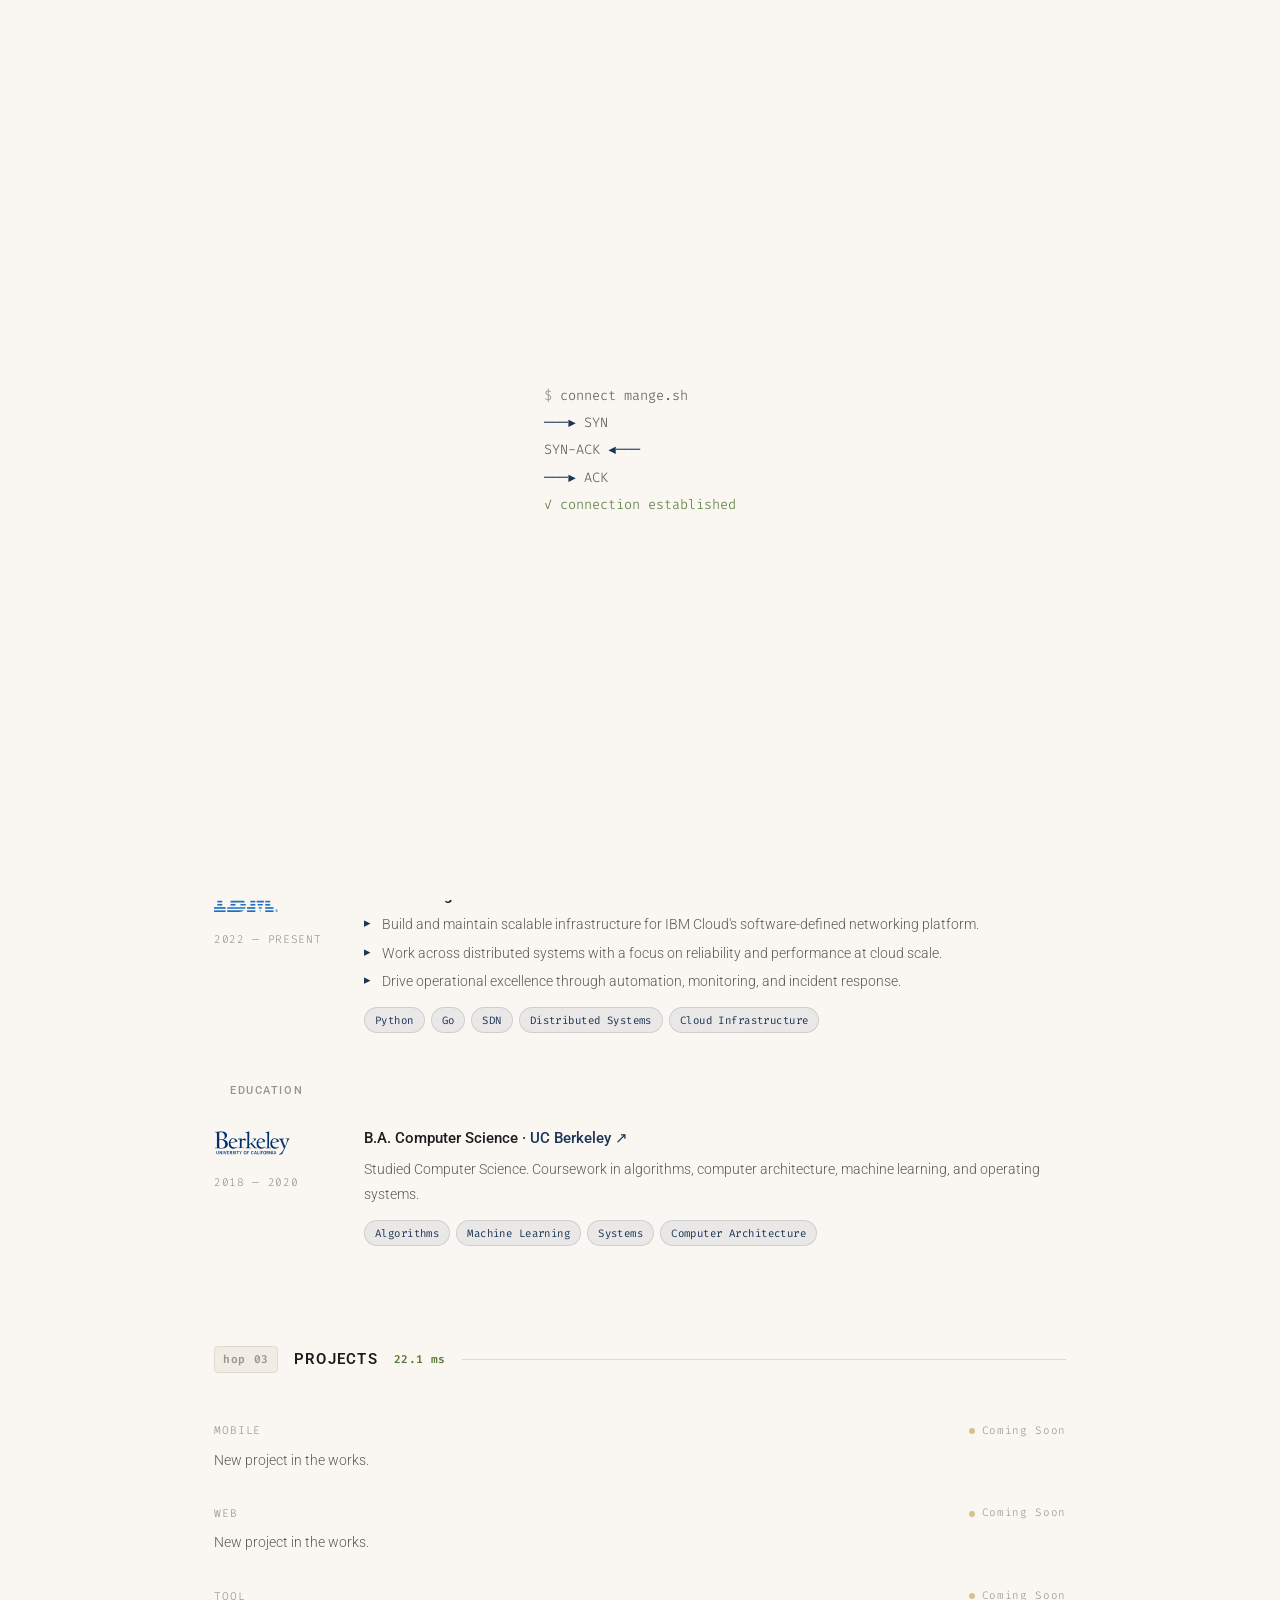
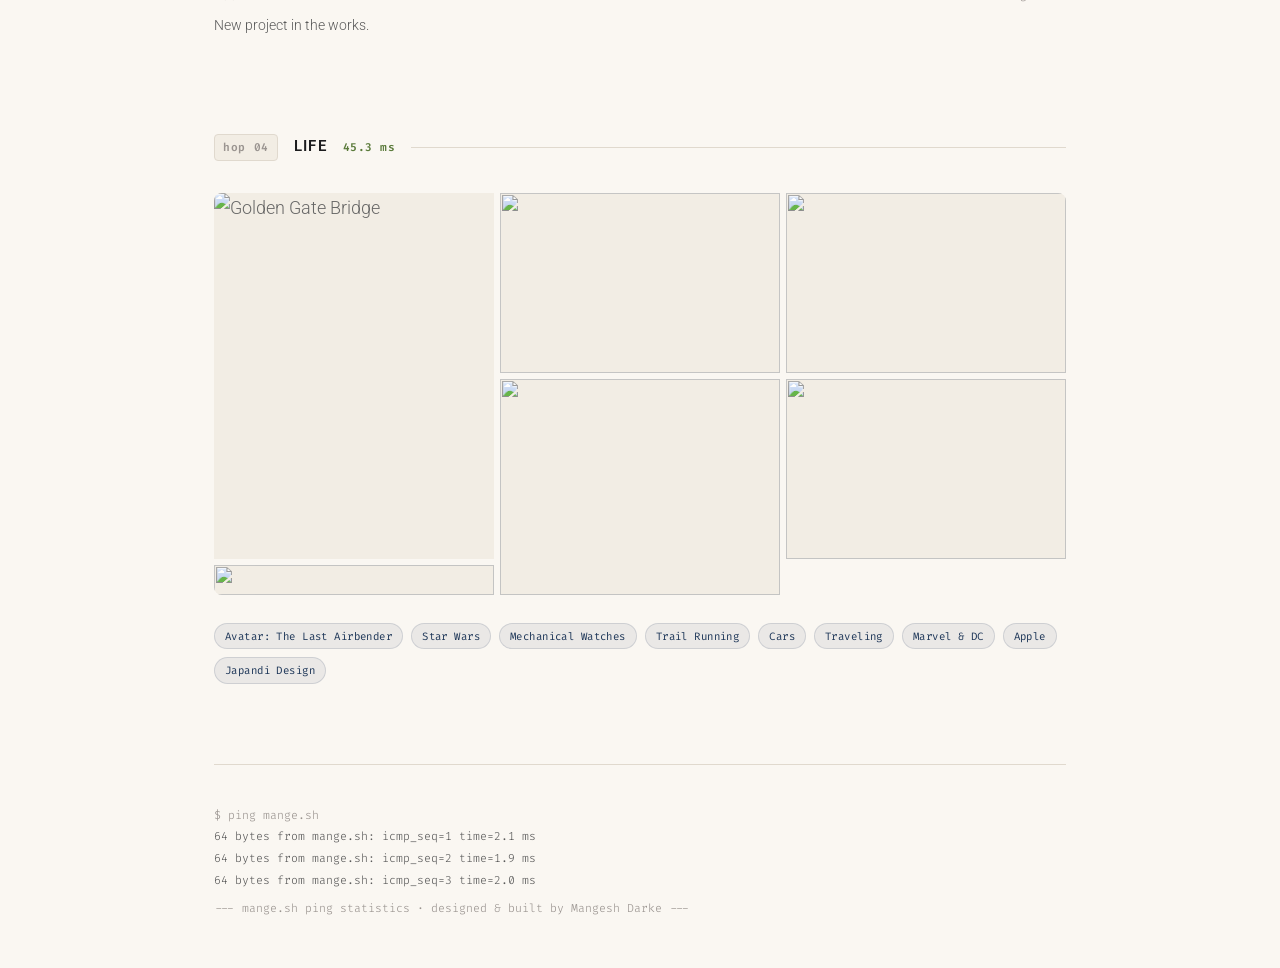
==== commit 88af7cd8: "Redesign homepage with networking-themed single-column layout - Rebuild index as a single-column, eg" ====
--- a/index.html
+++ b/index.html
@@ -5,85 +5,91 @@
   <meta name="viewport" content="width=device-width, initial-scale=1.0">
   <meta name="description" content="Mangesh Darke — Software Engineer based in the Bay Area.">
   <title>Mangesh Darke</title>
+  <link rel="icon" type="image/svg+xml" href="favicon-pixel.svg?v=2">
   <link rel="preconnect" href="https://fonts.googleapis.com">
   <link rel="preconnect" href="https://fonts.gstatic.com" crossorigin>
-  <link href="https://fonts.googleapis.com/css2?family=Inter:wght@300;400;500;600&family=Fira+Code:wght@400;500&display=swap" rel="stylesheet">
+  <link href="https://fonts.googleapis.com/css2?family=Roboto:wght@300;400;500;700&family=Fira+Code:wght@400;500&display=swap" rel="stylesheet">
   <link rel="stylesheet" href="styles.css">
 </head>
 <body>
 
-  <div class="layout">
-
-    <!-- ── Left Sidebar (sticky) ──────────────────────────── -->
-    <aside class="sidebar">
-      <div class="sidebar-inner">
-
-        <div class="sidebar-top">
-          <h1 class="site-name">Mangesh Darke</h1>
-          <h2 class="site-role">Software Engineer</h2>
-          <p class="site-tagline">I build things for the cloud — and collect watches for the soul.</p>
-
-          <nav class="sidebar-nav" aria-label="In-page links">
-            <ul>
-              <li>
-                <a href="#about" class="nav-item" data-section="about">
-                  <span class="nav-line"></span>
-                  <span class="nav-label">About</span>
-                </a>
-              </li>
-              <li>
-                <a href="#experience" class="nav-item" data-section="experience">
-                  <span class="nav-line"></span>
-                  <span class="nav-label">Experience</span>
-                </a>
-              </li>
-              <li>
-                <a href="#projects" class="nav-item" data-section="projects">
-                  <span class="nav-line"></span>
-                  <span class="nav-label">Projects</span>
-                </a>
-              </li>
-              <li>
-                <a href="#life" class="nav-item" data-section="life">
-                  <span class="nav-line"></span>
-                  <span class="nav-label">Life</span>
-                </a>
-              </li>
-            </ul>
-          </nav>
-        </div>
-
-        <div class="sidebar-bottom">
+  <!-- ░░ IDEA 3: Boot handshake (plays once on load) ░░ -->
+  <div id="boot" class="boot" aria-hidden="true">
+    <div class="boot-inner">
+      <div class="boot-line"><span class="nc-prompt">$</span> connect mange.sh</div>
+      <div class="boot-line bl" data-i="1"><span class="boot-arrow">───▶</span> SYN</div>
+      <div class="boot-line bl" data-i="2">SYN-ACK <span class="boot-arrow">◀───</span></div>
+      <div class="boot-line bl" data-i="3"><span class="boot-arrow">───▶</span> ACK</div>
+      <div class="boot-line bl boot-ok" data-i="4">✓ connection established</div>
+    </div>
+  </div>
+
+  <!-- ░░ IDEA 1: Packet-journey rail (left margin) ░░ -->
+  <aside class="rail" aria-hidden="true">
+    <div class="rail-wire"></div>
+    <div class="rail-fill" id="railFill"></div>
+    <div class="rail-packet" id="railPacket"></div>
+    <div class="rail-node rail-origin" style="top:0%">
+      <svg class="rail-icon" viewBox="0 0 24 24" fill="none" stroke="currentColor" stroke-width="2" stroke-linecap="round" stroke-linejoin="round"><rect x="2" y="3" width="20" height="14" rx="2"></rect><line x1="8" y1="21" x2="16" y2="21"></line><line x1="12" y1="17" x2="12" y2="21"></line></svg>
+      <span class="rail-label">localhost</span>
+    </div>
+    <a href="#about" class="rail-node" data-section="about" style="top:25%"><span class="rail-label">about · <em>2.1ms</em></span></a>
+    <a href="#experience" class="rail-node" data-section="experience" style="top:50%"><span class="rail-label">experience · <em>8.4ms</em></span></a>
+    <a href="#projects" class="rail-node" data-section="projects" style="top:75%"><span class="rail-label">projects · <em>22.1ms</em></span></a>
+    <a href="#life" class="rail-node" data-section="life" style="top:100%"><span class="rail-label">life · <em>45.3ms</em></span></a>
+  </aside>
+
+  <div class="page">
+
+    <!-- ── Main ────────────────────────────────────────────────── -->
+    <main class="content">
+
+      <!-- Hero -->
+      <section class="hero">
+        <div class="hero-top">
+          <div class="hero-text">
+            <h1 class="hero-name">Mangesh Darke</h1>
+            <p class="hero-role">Software Engineer · <a href="https://www.ibm.com/cloud" class="accent-link" target="_blank" rel="noopener">IBM Cloud</a></p>
+            <p class="hero-tagline">I build things for the cloud — and collect watches for the soul.</p>
+          </div>
+          <img src="img/me.JPG" alt="Mangesh Darke" class="hero-photo">
+        </div>
+
+        <div class="social-row">
           <a href="https://github.com/MangeshDarke" class="social-link" target="_blank" rel="noopener" aria-label="GitHub">
-            <svg xmlns="http://www.w3.org/2000/svg" width="20" height="20" viewBox="0 0 24 24" fill="none" stroke="currentColor" stroke-width="2" stroke-linecap="round" stroke-linejoin="round"><path d="M9 19c-5 1.5-5-2.5-7-3m14 6v-3.87a3.37 3.37 0 0 0-.94-2.61c3.14-.35 6.44-1.54 6.44-7A5.44 5.44 0 0 0 20 4.77 5.07 5.07 0 0 0 19.91 1S18.73.65 16 2.48a13.38 13.38 0 0 0-7 0C6.27.65 5.09 1 5.09 1A5.07 5.07 0 0 0 5 4.77a5.44 5.44 0 0 0-1.5 3.78c0 5.42 3.3 6.61 6.44 7A3.37 3.37 0 0 0 9 18.13V22"></path></svg>
-          </a>
+            <svg xmlns="http://www.w3.org/2000/svg" width="18" height="18" viewBox="0 0 24 24" fill="none" stroke="currentColor" stroke-width="2" stroke-linecap="round" stroke-linejoin="round"><path d="M9 19c-5 1.5-5-2.5-7-3m14 6v-3.87a3.37 3.37 0 0 0-.94-2.61c3.14-.35 6.44-1.54 6.44-7A5.44 5.44 0 0 0 20 4.77 5.07 5.07 0 0 0 19.91 1S18.73.65 16 2.48a13.38 13.38 0 0 0-7 0C6.27.65 5.09 1 5.09 1A5.07 5.07 0 0 0 5 4.77a5.44 5.44 0 0 0-1.5 3.78c0 5.42 3.3 6.61 6.44 7A3.37 3.37 0 0 0 9 18.13V22"></path></svg>
+          </a>
+          <span class="social-sep"></span>
           <a href="https://www.linkedin.com/in/mdarke/" class="social-link" target="_blank" rel="noopener" aria-label="LinkedIn">
-            <svg xmlns="http://www.w3.org/2000/svg" width="20" height="20" viewBox="0 0 24 24" fill="none" stroke="currentColor" stroke-width="2" stroke-linecap="round" stroke-linejoin="round"><path d="M16 8a6 6 0 0 1 6 6v7h-4v-7a2 2 0 0 0-2-2 2 2 0 0 0-2 2v7h-4v-7a6 6 0 0 1 6-6z"></path><rect x="2" y="9" width="4" height="12"></rect><circle cx="4" cy="4" r="2"></circle></svg>
-          </a>
-          <a href="mailto:mangeshdarke@gmail.com" class="social-link" aria-label="Email">
-            <svg xmlns="http://www.w3.org/2000/svg" width="20" height="20" viewBox="0 0 24 24" fill="none" stroke="currentColor" stroke-width="2" stroke-linecap="round" stroke-linejoin="round"><path d="M4 4h16c1.1 0 2 .9 2 2v12c0 1.1-.9 2-2 2H4c-1.1 0-2-.9-2-2V6c0-1.1.9-2 2-2z"></path><polyline points="22,6 12,13 2,6"></polyline></svg>
-          </a>
-        </div>
-
-      </div>
-    </aside>
-
-    <!-- ── Right Content (scrolls) ────────────────────────── -->
-    <main class="content">
+            <svg xmlns="http://www.w3.org/2000/svg" width="18" height="18" viewBox="0 0 24 24" fill="none" stroke="currentColor" stroke-width="2" stroke-linecap="round" stroke-linejoin="round"><path d="M16 8a6 6 0 0 1 6 6v7h-4v-7a2 2 0 0 0-2-2 2 2 0 0 0-2 2v7h-4v-7a6 6 0 0 1 6-6z"></path><rect x="2" y="9" width="4" height="12"></rect><circle cx="4" cy="4" r="2"></circle></svg>
+          </a>
+          <span class="social-sep"></span>
+          <a href="mailto:mangeshdarke@gmail.com" class="social-link" target="_blank" rel="noopener" aria-label="Email">
+            <svg xmlns="http://www.w3.org/2000/svg" width="18" height="18" viewBox="0 0 24 24" fill="none" stroke="currentColor" stroke-width="2" stroke-linecap="round" stroke-linejoin="round"><path d="M4 4h16c1.1 0 2 .9 2 2v12c0 1.1-.9 2-2 2H4c-1.1 0-2-.9-2-2V6c0-1.1.9-2 2-2z"></path><polyline points="22,6 12,13 2,6"></polyline></svg>
+          </a>
+          <span class="social-sep"></span>
+          <a href="resume.pdf" class="social-link" target="_blank" rel="noopener" aria-label="Resume">
+            <svg xmlns="http://www.w3.org/2000/svg" width="18" height="18" viewBox="0 0 24 24" fill="none" stroke="currentColor" stroke-width="2" stroke-linecap="round" stroke-linejoin="round"><path d="M14 2H6a2 2 0 0 0-2 2v16a2 2 0 0 0 2 2h12a2 2 0 0 0 2-2V8z"></path><polyline points="14 2 14 8 20 8"></polyline><line x1="16" y1="13" x2="8" y2="13"></line><line x1="16" y1="17" x2="8" y2="17"></line><polyline points="10 9 9 9 8 9"></polyline></svg>
+          </a>
+        </div>
+
+      </section>
 
       <!-- About -->
       <section id="about">
-        <h2 class="section-heading">
-          <span class="section-num">01.</span> About
-        </h2>
-
-        <div class="about-body">
+        <h2 class="section-heading hop-heading" data-section="about">
+          <span class="sh-hop">hop 01</span>
+          <span class="sh-name">About</span>
+          <span class="sh-lat">2.1 ms</span>
+          <span class="sh-rule"></span>
+        </h2>
+        <div class="prose">
           <p>
             I'm a software engineer at
-            <a href="https://www.ibm.com/cloud" class="inline-link" target="_blank" rel="noopener">IBM Cloud</a>
+            <a href="https://www.ibm.com/cloud" class="accent-link" target="_blank" rel="noopener">IBM Cloud</a>
             based in the Bay Area, where I work on software-defined networking
-            infrastructure. I studied Electrical Engineering and Computer Science at
-            <a href="https://eecs.berkeley.edu" class="inline-link" target="_blank" rel="noopener">UC Berkeley</a>.
+            infrastructure for the VPC platform. I studied Computer Science at
+            <a href="https://cs.berkeley.edu" class="accent-link" target="_blank" rel="noopener">UC Berkeley</a>.
           </p>
           <p>
             I care about building things that are reliable, thoughtful, and well-crafted —
@@ -101,27 +107,31 @@
 
       <!-- Experience -->
       <section id="experience">
-        <h2 class="section-heading">
-          <span class="section-num">02.</span> Experience
-        </h2>
-
+        <h2 class="section-heading hop-heading" data-section="experience">
+          <span class="sh-hop">hop 02</span>
+          <span class="sh-name">Experience</span>
+          <span class="sh-lat">8.4 ms</span>
+          <span class="sh-rule"></span>
+        </h2>
+
+        <h3 class="exp-subhead">Experience</h3>
         <div class="exp-list">
 
-          <div class="exp-card reveal">
-            <div class="exp-date">2021 — Present</div>
+          <div class="exp-row reveal">
+            <div class="exp-meta">
+              <img src="img/ibm.svg" class="exp-logo" alt="IBM">
+              <span class="exp-date">2022 — Present</span>
+            </div>
             <div class="exp-body">
               <h3 class="exp-title">
                 Software Engineer ·
-                <a href="https://www.ibm.com/cloud" class="exp-company" target="_blank" rel="noopener">
-                  IBM Cloud <span class="ext-icon">↗</span>
-                </a>
+                <a href="https://www.ibm.com/cloud" class="accent-link" target="_blank" rel="noopener">IBM Cloud ↗</a>
               </h3>
-              <p class="exp-desc">
-                Build and maintain scalable infrastructure for IBM Cloud's
-                software-defined networking platform. Work across distributed
-                systems with a focus on reliability, performance, and operational
-                excellence at cloud scale.
-              </p>
+              <ul class="exp-bullets">
+                <li>Build and maintain scalable infrastructure for IBM Cloud's software-defined networking platform.</li>
+                <li>Work across distributed systems with a focus on reliability and performance at cloud scale.</li>
+                <li>Drive operational excellence through automation, monitoring, and incident response.</li>
+              </ul>
               <ul class="tag-list">
                 <li>Python</li>
                 <li>Go</li>
@@ -132,25 +142,30 @@
             </div>
           </div>
 
-          <div class="exp-card reveal">
-            <div class="exp-date">2016 — 2020</div>
+        </div>
+
+        <h3 class="exp-subhead">Education</h3>
+        <div class="exp-list">
+
+          <div class="exp-row reveal">
+            <div class="exp-meta">
+              <img src="img/berkeley.svg" class="exp-logo" alt="UC Berkeley">
+              <span class="exp-date">2018 — 2020</span>
+            </div>
             <div class="exp-body">
               <h3 class="exp-title">
-                B.A. EECS ·
-                <a href="https://eecs.berkeley.edu" class="exp-company" target="_blank" rel="noopener">
-                  UC Berkeley <span class="ext-icon">↗</span>
-                </a>
+                B.A. Computer Science ·
+                <a href="https://cs.berkeley.edu" class="accent-link" target="_blank" rel="noopener">UC Berkeley ↗</a>
               </h3>
               <p class="exp-desc">
-                Studied Electrical Engineering and Computer Science. Coursework
-                in algorithms, computer architecture, machine learning, and
-                operating systems.
+                Studied Computer Science. Coursework in algorithms, computer
+                architecture, machine learning, and operating systems.
               </p>
               <ul class="tag-list">
-                <li>EECS</li>
                 <li>Algorithms</li>
                 <li>Machine Learning</li>
                 <li>Systems</li>
+                <li>Computer Architecture</li>
               </ul>
             </div>
           </div>
@@ -160,13 +175,17 @@
 
       <!-- Projects -->
       <section id="projects">
-        <h2 class="section-heading">
-          <span class="section-num">03.</span> Projects
+        <h2 class="section-heading hop-heading" data-section="projects">
+          <span class="sh-hop">hop 03</span>
+          <span class="sh-name">Projects</span>
+          <span class="sh-lat">22.1 ms</span>
+          <span class="sh-rule"></span>
         </h2>
 
         <div class="project-list">
-          <div class="project-card reveal">
-            <div class="project-header">
+
+          <div class="project-row reveal">
+            <div class="project-meta">
               <span class="project-tag">Mobile</span>
               <span class="project-status">
                 <span class="status-dot"></span> Coming Soon
@@ -175,8 +194,8 @@
             <p class="project-desc">New project in the works.</p>
           </div>
 
-          <div class="project-card reveal">
-            <div class="project-header">
+          <div class="project-row reveal">
+            <div class="project-meta">
               <span class="project-tag">Web</span>
               <span class="project-status">
                 <span class="status-dot"></span> Coming Soon
@@ -185,8 +204,8 @@
             <p class="project-desc">New project in the works.</p>
           </div>
 
-          <div class="project-card reveal">
-            <div class="project-header">
+          <div class="project-row reveal">
+            <div class="project-meta">
               <span class="project-tag">Tool</span>
               <span class="project-status">
                 <span class="status-dot"></span> Coming Soon
@@ -194,13 +213,17 @@
             </div>
             <p class="project-desc">New project in the works.</p>
           </div>
+
         </div>
       </section>
 
       <!-- Life -->
       <section id="life">
-        <h2 class="section-heading">
-          <span class="section-num">04.</span> Life
+        <h2 class="section-heading hop-heading" data-section="life">
+          <span class="sh-hop">hop 04</span>
+          <span class="sh-name">Life</span>
+          <span class="sh-lat">45.3 ms</span>
+          <span class="sh-rule"></span>
         </h2>
 
         <div class="photo-grid reveal">
@@ -237,11 +260,15 @@
         </div>
       </section>
 
+      <!-- ░░ IDEA 4: Ping footer ░░ -->
       <footer>
-        <p>
-          Designed &amp; Built by Mangesh Darke
-        </p>
-        <p class="footer-domain">mange.sh</p>
+        <div class="ping-block">
+          <div class="ping-line"><span class="nc-prompt">$</span> ping mange.sh</div>
+          <div class="ping-line ping-stat">64 bytes from mange.sh: icmp_seq=1 time=2.1 ms</div>
+          <div class="ping-line ping-stat">64 bytes from mange.sh: icmp_seq=2 time=1.9 ms</div>
+          <div class="ping-line ping-stat">64 bytes from mange.sh: icmp_seq=3 time=2.0 ms</div>
+          <div class="ping-line ping-summary">--- mange.sh ping statistics · designed &amp; built by Mangesh Darke ---</div>
+        </div>
       </footer>
 
     </main>
--- a/styles.css
+++ b/styles.css
@@ -1,20 +1,19 @@
 /* ── Design tokens ─────────────────────────────────────────── */
 :root {
-  --bg:             #FAFAF8;
-  --bg-surface:     #F0EDE6;
-  --bg-hover:       #EAE6DD;
-  --border:         #E2DDD5;
+  --bg:             #FAF7F2;
+  --bg-surface:     #F2EDE4;
+  --bg-hover:       #EBE5DA;
+  --border:         #E0D9CE;
   --text:           #1C1C1E;
-  --text-sec:       #6B6B6B;
-  --text-light:     #9A9A9A;
+  --text-sec:       #5A5A5A;
+  --text-light:     #9A9490;
   --accent:         #1C3557;
-  --accent-tint:    rgba(28, 53, 87, 0.06);
+  --accent-tint:    rgba(28, 53, 87, 0.07);
   --gold:           #C4A55A;
-  --gold-tint:      rgba(196, 165, 90, 0.1);
-  --font-sans:      'Inter', -apple-system, BlinkMacSystemFont, sans-serif;
+  --font-sans:      'Roboto', -apple-system, BlinkMacSystemFont, sans-serif;
   --font-mono:      'Fira Code', 'SF Mono', monospace;
   --transition:     0.25s cubic-bezier(0.645, 0.045, 0.355, 1);
-  --sidebar-w:      340px;
+  --max-w:          900px;
 }
 
 /* ── Reset ─────────────────────────────────────────────────── */
@@ -29,310 +28,612 @@
   font-family: var(--font-sans);
   background-color: var(--bg);
   color: var(--text-sec);
-  font-size: 16px;
-  line-height: 1.6;
+  font-size: 18px;
+  font-weight: 300;
+  line-height: 1.7;
   overflow-x: hidden;
 }
 
-/* Cursor spotlight glow */
-body::before {
-  content: '';
-  position: fixed;
-  inset: 0;
-  z-index: 0;
-  pointer-events: none;
-  background: radial-gradient(
-    500px at var(--mouse-x, -999px) var(--mouse-y, -999px),
-    rgba(28, 53, 87, 0.04),
-    transparent 80%
-  );
-}
-
-/* ── Layout ────────────────────────────────────────────────── */
-.layout {
-  display: flex;
-  min-height: 100vh;
-  max-width: 1200px;
+/* ── Page wrapper ──────────────────────────────────────────── */
+.page {
+  max-width: var(--max-w);
   margin: 0 auto;
   padding: 0 24px;
-  gap: 0;
-  position: relative;
-  z-index: 1;
-}
-
-/* ── Sidebar ───────────────────────────────────────────────── */
-.sidebar {
-  width: var(--sidebar-w);
-  flex-shrink: 0;
-  position: sticky;
-  top: 0;
-  height: 100vh;
-  padding: 96px 0 96px;
-  display: flex;
-  flex-direction: column;
-}
-
-.sidebar-inner {
-  display: flex;
-  flex-direction: column;
+}
+
+/* ── Header ────────────────────────────────────────────────── */
+.site-header {
+  display: flex;
+  align-items: center;
   justify-content: space-between;
-  height: 100%;
-}
-
-.sidebar-top { flex: 1; }
-
-/* Name & role */
+  padding: 36px 0 0;
+  margin-bottom: 80px;
+}
+
+.header-left {
+  display: flex;
+  align-items: center;
+  gap: 10px;
+  flex-wrap: wrap;
+}
+
 .site-name {
-  font-size: 2.5rem;
+  font-size: 0.95rem;
   font-weight: 600;
   color: var(--text);
-  letter-spacing: -0.02em;
+  letter-spacing: -0.01em;
+}
+
+.header-sep {
+  color: var(--border);
+  font-weight: 300;
+}
+
+.site-role {
+  font-size: 0.85rem;
+  color: var(--text-light);
+}
+
+.header-nav {
+  display: flex;
+  gap: 28px;
+}
+
+.header-nav a {
+  font-family: var(--font-mono);
+  font-size: 0.72rem;
+  letter-spacing: 0.1em;
+  text-transform: uppercase;
+  color: var(--text-light);
+  transition: color var(--transition);
+}
+
+.header-nav a:hover { color: var(--text); }
+
+/* ── Main content ──────────────────────────────────────────── */
+.content {}
+
+section {
+  margin-bottom: 80px;
+}
+
+/* ── Hero ──────────────────────────────────────────────────── */
+.hero {
+  margin-bottom: 96px;
+  padding-top: 80px;
+}
+
+.hero-top {
+  display: flex;
+  align-items: center;
+  justify-content: space-between;
+  gap: 24px;
+  margin-bottom: 28px;
+}
+
+.hero-text {
+  flex: 1;
+}
+
+.hero-photo {
+  width: 190px;
+  height: 190px;
+  border-radius: 50%;
+  object-fit: cover;
+  object-position: center top;
+  flex-shrink: 0;
+  border: 2px solid var(--border);
+}
+
+.hero-name {
+  font-size: 3rem;
+  font-weight: 700;
+  color: var(--text);
+  letter-spacing: 0.08em;
   line-height: 1.1;
   margin-bottom: 12px;
 }
 
-.site-role {
-  font-size: 1.1rem;
-  font-weight: 400;
-  color: var(--accent);
-  margin-bottom: 16px;
-}
-
-.site-tagline {
-  font-size: 0.9rem;
+.hero-role {
+  font-size: 1rem;
+  font-weight: 300;
   color: var(--text-sec);
-  max-width: 260px;
-  line-height: 1.6;
-  margin-bottom: 48px;
-}
-
-/* Nav */
-.sidebar-nav ul {
-  display: flex;
-  flex-direction: column;
-  gap: 16px;
-}
-
-.nav-item {
-  display: flex;
-  align-items: center;
-  gap: 16px;
-  cursor: pointer;
-  transition: var(--transition);
-}
-
-.nav-line {
-  display: block;
-  height: 1px;
-  width: 32px;
+  margin-bottom: 8px;
+  letter-spacing: 0.02em;
+}
+
+.hero-tagline {
+  font-size: 0.95rem;
+  font-weight: 300;
+  color: var(--text-light);
+  margin-bottom: 0;
+  letter-spacing: 0.01em;
+}
+
+/* Social row */
+.social-row {
+  display: flex;
+  gap: 20px;
+  margin-bottom: 40px;
+  flex-wrap: wrap;
+}
+
+.social-link {
+  display: flex;
+  align-items: center;
+  gap: 7px;
+  font-size: 0.82rem;
+  color: var(--text-light);
+  transition: color var(--transition);
+}
+
+.social-link:hover { color: var(--accent); }
+
+.social-link svg { flex-shrink: 0; }
+
+/* Tooltip from aria-label */
+.social-link { position: relative; }
+
+.social-link::after {
+  content: attr(aria-label);
+  position: absolute;
+  top: calc(100% + 8px);
+  left: 50%;
+  transform: translateX(-50%) translateY(-3px);
+  background: var(--text);
+  color: var(--bg);
+  font-family: var(--font-mono);
+  font-size: 0.62rem;
+  letter-spacing: 0.04em;
+  padding: 4px 8px;
+  border-radius: 4px;
+  white-space: nowrap;
+  opacity: 0;
+  pointer-events: none;
+  transition: opacity var(--transition), transform var(--transition);
+}
+
+.social-link:hover::after {
+  opacity: 1;
+  transform: translateX(-50%) translateY(0);
+}
+
+.social-sep {
+  width: 1px;
+  height: 16px;
   background: var(--border);
-  transition: width var(--transition), background var(--transition);
-}
-
-.nav-label {
-  font-family: var(--font-mono);
-  font-size: 0.7rem;
-  font-weight: 500;
+}
+
+/* ── Boot / ping shared mono bits ───────────────────────────── */
+.nc-prompt { color: var(--text-light); }
+.nc-cmd    { color: var(--text); font-weight: 500; }
+
+/* ── Section headings ──────────────────────────────────────── */
+.section-heading {
+  font-size: 0.78rem;
+  font-weight: 600;
+  color: var(--text-light);
   letter-spacing: 0.12em;
   text-transform: uppercase;
-  color: var(--text-light);
-  transition: color var(--transition);
-}
-
-.nav-item:hover .nav-line,
-.nav-item.active .nav-line {
-  width: 64px;
-  background: var(--text);
-}
-
-.nav-item:hover .nav-label,
-.nav-item.active .nav-label {
-  color: var(--text);
-}
-
-.nav-item.active .nav-line { background: var(--accent); }
-.nav-item.active .nav-label { color: var(--accent); }
-
-/* Social links */
-.sidebar-bottom {
-  display: flex;
-  align-items: center;
-  gap: 20px;
-}
-
-.social-link {
-  color: var(--text-light);
-  transition: color var(--transition), transform var(--transition);
-  display: flex;
-  align-items: center;
-}
-
-.social-link:hover {
-  color: var(--accent);
-  transform: translateY(-3px);
-}
-
-/* ── Main content ──────────────────────────────────────────── */
-.content {
-  flex: 1;
-  padding: 96px 0 96px 80px;
-  min-width: 0;
-}
-
-section {
-  margin-bottom: 96px;
-}
-
-/* ── Section headings ──────────────────────────────────────── */
-.section-heading {
-  display: flex;
-  align-items: center;
-  gap: 12px;
-  font-size: 1rem;
-  font-weight: 600;
-  color: var(--text);
-  letter-spacing: 0.08em;
-  text-transform: uppercase;
-  margin-bottom: 40px;
-  white-space: nowrap;
+  margin-bottom: 32px;
+  display: flex;
+  align-items: center;
+  gap: 16px;
 }
 
 .section-heading::after {
   content: '';
   display: block;
   height: 1px;
+  flex: 1;
+  background: var(--border);
+}
+
+/* ░░ IDEA 2: Hop-style section headings ░░ */
+.hop-heading {
+  text-transform: none;
+  letter-spacing: normal;
+}
+
+.hop-heading .sh-hop {
+  font-family: var(--font-mono);
+  font-size: 0.7rem;
+  letter-spacing: 0.06em;
+  color: var(--text-light);
+  background: var(--bg-surface);
+  border: 1px solid var(--border);
+  padding: 3px 8px;
+  border-radius: 4px;
+  flex-shrink: 0;
+}
+
+.hop-heading .sh-name {
+  font-size: 0.95rem;
+  font-weight: 600;
+  letter-spacing: 0.08em;
+  text-transform: uppercase;
+  color: var(--text);
+  flex-shrink: 0;
+}
+
+.hop-heading .sh-lat {
+  font-family: var(--font-mono);
+  font-size: 0.7rem;
+  letter-spacing: 0.04em;
+  color: var(--text-light);
+  opacity: 0;
+  transform: translateX(-6px);
+  transition: opacity 0.4s ease, transform 0.4s ease, color 0.4s ease;
+  flex-shrink: 0;
+}
+
+.hop-heading.resolved .sh-lat {
+  opacity: 1;
+  transform: translateX(0);
+  color: #5A7A3A;
+}
+
+/* trailing rule line as a real element, so a blip can ride it */
+.hop-heading::after { display: none; }
+
+.sh-rule {
+  flex: 1;
+  height: 1px;
+  background: var(--border);
+}
+
+/* ░░ IDEA 1: Packet-journey rail ░░ */
+.rail {
+  position: fixed;
+  left: max(20px, calc(50% - 450px - 200px));
+  top: 50%;
+  transform: translateY(-50%);
+  height: 60vh;
+  width: 14px;
+  z-index: 20;
+  display: block;
+}
+
+.rail-wire,
+.rail-fill {
+  position: absolute;
+  left: 6px;
+  top: 0;
+  width: 2px;
+}
+
+.rail-wire {
+  height: 100%;
+  background: var(--border);
+}
+
+.rail-fill {
+  height: 0;
+  background: var(--accent);
+}
+
+.rail-packet {
+  position: absolute;
+  left: 1px;
+  top: 0;
+  width: 12px;
+  height: 12px;
+  border-radius: 3px;
+  background: #FDB515;
+  box-shadow: 0 0 0 4px rgba(253, 181, 21, 0.25);
+}
+
+.rail-node {
+  position: absolute;
+  left: 1px;
+  width: 12px;
+  height: 12px;
+  margin-top: -6px;
+  border-radius: 50%;
+  background: var(--bg);
+  border: 2px solid var(--border);
+  transition: background var(--transition), border-color var(--transition);
+}
+
+.rail-node.resolved {
+  background: var(--accent);
+  border-color: var(--accent);
+}
+
+/* Origin node (localhost) — computer icon */
+.rail-origin,
+.rail-origin.resolved {
+  background: transparent;
+  border: none;
+  width: 16px;
+  height: 16px;
+  left: -1px;
+  margin-top: -8px;
+}
+
+.rail-icon {
+  width: 16px;
+  height: 16px;
+  display: block;
+  color: var(--text-light);
+  transition: color var(--transition);
+}
+
+.rail-origin.resolved .rail-icon {
+  color: var(--accent);
+}
+
+/* transmit pulse when the packet departs localhost */
+.rail-origin::after {
+  content: '';
+  position: absolute;
+  inset: -2px;
+  border-radius: 50%;
+  border: 2px solid #FDB515;
+  opacity: 0;
+  transform: scale(0.6);
+  pointer-events: none;
+}
+
+.rail-origin.transmit::after {
+  animation: transmit 0.7s ease-out;
+}
+
+@keyframes transmit {
+  0%   { opacity: 0.7; transform: scale(0.6); }
+  100% { opacity: 0;   transform: scale(2.6); }
+}
+
+.rail-label {
+  position: absolute;
+  left: 24px;
+  top: 50%;
+  transform: translateY(-50%);
+  white-space: nowrap;
+  font-family: var(--font-mono);
+  font-size: 0.66rem;
+  letter-spacing: 0.04em;
+  color: var(--text-light);
+  opacity: 0;
+  transition: opacity var(--transition);
+  pointer-events: none;
+}
+
+.rail-label em {
+  font-style: normal;
+  color: #5A7A3A;
+}
+
+.rail:hover .rail-label,
+.rail-node.resolved .rail-label {
+  opacity: 1;
+}
+
+@media (max-width: 1180px) {
+  .rail { display: none; }
+}
+
+/* ░░ IDEA 3: Boot handshake ░░ */
+.boot {
+  position: fixed;
+  inset: 0;
+  z-index: 100;
+  background: var(--bg);
+  display: flex;
+  align-items: center;
+  justify-content: center;
+  transition: opacity 0.5s ease;
+}
+
+.boot.done {
+  opacity: 0;
+  pointer-events: none;
+}
+
+.boot-inner {
+  font-family: var(--font-mono);
+  font-size: 0.85rem;
+  line-height: 2;
+  color: var(--text-sec);
+}
+
+.boot-line .boot-arrow { color: var(--accent); }
+
+.boot .bl {
+  opacity: 0;
+  transform: translateY(4px);
+  transition: opacity 0.3s ease, transform 0.3s ease;
+}
+
+.boot .bl.show {
+  opacity: 1;
+  transform: translateY(0);
+}
+
+.boot-ok { color: #5A7A3A; }
+
+/* ░░ IDEA 4: Ping footer ░░ */
+.ping-block {
+  font-family: var(--font-mono);
+  font-size: 0.72rem;
+  line-height: 1.9;
+  color: var(--text-light);
   width: 100%;
-  background: var(--border);
-}
-
-.section-num {
-  font-family: var(--font-mono);
-  font-size: 0.85rem;
-  color: var(--gold);
-  font-weight: 400;
-}
-
-/* ── About ─────────────────────────────────────────────────── */
-.about-body {
-  display: flex;
-  flex-direction: column;
-  gap: 16px;
-  font-size: 1rem;
-  color: var(--text-sec);
-  max-width: 600px;
-}
-
-.about-body p { line-height: 1.75; }
-
-.inline-link {
+}
+
+.ping-line .nc-prompt { color: var(--text-light); }
+.ping-stat { color: var(--text-sec); }
+.ping-summary { color: var(--text-light); margin-top: 6px; }
+
+/* line-by-line print when footer scrolls into view */
+.ping-line {
+  opacity: 0;
+  transform: translateY(4px);
+  transition: opacity 0.3s ease, transform 0.3s ease;
+}
+
+.ping-block.printing .ping-line { opacity: 1; transform: none; }
+.ping-block.printing .ping-line:nth-child(1) { transition-delay: 0s; }
+.ping-block.printing .ping-line:nth-child(2) { transition-delay: 0.28s; }
+.ping-block.printing .ping-line:nth-child(3) { transition-delay: 0.5s; }
+.ping-block.printing .ping-line:nth-child(4) { transition-delay: 0.72s; }
+.ping-block.printing .ping-line:nth-child(5) { transition-delay: 1s; }
+
+/* ── Accent link ───────────────────────────────────────────── */
+.accent-link {
   color: var(--accent);
   border-bottom: 1px solid transparent;
   transition: border-color var(--transition);
 }
-.inline-link:hover { border-bottom-color: var(--accent); }
-
-/* ── Experience cards ──────────────────────────────────────── */
+.accent-link:hover { border-bottom-color: var(--accent); }
+
+/* ── Prose (about) ─────────────────────────────────────────── */
+.prose {
+  display: flex;
+  flex-direction: column;
+  gap: 16px;
+  font-size: 0.97rem;
+  color: var(--text-sec);
+  line-height: 1.8;
+}
+
+/* ── Experience ────────────────────────────────────────────── */
+.exp-subhead {
+  font-size: 0.7rem;
+  font-weight: 500;
+  letter-spacing: 0.14em;
+  text-transform: uppercase;
+  color: var(--text-light);
+  margin-bottom: 8px;
+  padding-left: 16px;
+}
+
+.exp-subhead + .exp-list {
+  margin-bottom: 28px;
+}
+
+.exp-subhead + .exp-list:last-child {
+  margin-bottom: 0;
+}
+
 .exp-list {
   display: flex;
   flex-direction: column;
-  gap: 4px;
-}
-
-.exp-card {
+  gap: 0;
+}
+
+.exp-row {
   display: grid;
-  grid-template-columns: 120px 1fr;
+  grid-template-columns: 130px 1fr;
   gap: 20px;
-  padding: 20px;
-  border-radius: 4px;
-  transition: background var(--transition), box-shadow var(--transition);
+  padding: 20px 16px;
+  border-radius: 6px;
+  transition: background var(--transition);
   cursor: default;
-}
-
-.exp-card:hover {
-  background: var(--bg-surface);
-  box-shadow: 0 0 0 1px var(--border);
+  margin: 0 -16px;
+}
+
+.exp-row:hover { background: var(--bg-surface); }
+
+.exp-meta {
+  padding-top: 3px;
+}
+
+.exp-logo {
+  width: auto;
+  height: 24px;
+  object-fit: contain;
+  margin-bottom: 10px;
+  display: block;
 }
 
 .exp-date {
   font-family: var(--font-mono);
-  font-size: 0.72rem;
+  font-size: 0.7rem;
   letter-spacing: 0.06em;
   color: var(--text-light);
-  padding-top: 4px;
+  text-transform: uppercase;
   white-space: nowrap;
-  text-transform: uppercase;
 }
 
 .exp-title {
-  font-size: 0.95rem;
+  font-size: 0.93rem;
   font-weight: 500;
   color: var(--text);
   margin-bottom: 8px;
   line-height: 1.4;
 }
 
-.exp-company {
+.exp-desc {
+  font-size: 0.88rem;
+  color: var(--text-sec);
+  line-height: 1.75;
+  margin-bottom: 14px;
+}
+
+.exp-bullets {
+  font-size: 0.88rem;
+  color: var(--text-sec);
+  line-height: 1.6;
+  margin-bottom: 14px;
+  padding-left: 0;
+}
+
+.exp-bullets li {
+  position: relative;
+  padding-left: 18px;
+  margin-bottom: 6px;
+}
+
+.exp-bullets li::before {
+  content: '▸';
+  position: absolute;
+  left: 0;
   color: var(--accent);
-  transition: opacity var(--transition);
-}
-.exp-company:hover { opacity: 0.75; }
-
-.ext-icon {
-  font-size: 0.75rem;
-  font-style: normal;
-}
-
-.exp-desc {
-  font-size: 0.9rem;
-  color: var(--text-sec);
-  line-height: 1.7;
-  margin-bottom: 14px;
+  font-size: 0.8rem;
 }
 
 .tag-list {
   display: flex;
   flex-wrap: wrap;
-  gap: 8px;
+  gap: 6px;
 }
 
 .tag-list li,
 .tag {
   font-family: var(--font-mono);
-  font-size: 0.7rem;
+  font-size: 0.67rem;
   font-weight: 400;
   color: var(--accent);
   background: var(--accent-tint);
-  border: 1px solid rgba(28, 53, 87, 0.15);
-  padding: 4px 12px;
+  border: 1px solid rgba(28, 53, 87, 0.14);
+  padding: 3px 10px;
   border-radius: 999px;
   white-space: nowrap;
   letter-spacing: 0.04em;
 }
 
-/* ── Project cards ─────────────────────────────────────────── */
+/* ── Projects ──────────────────────────────────────────────── */
 .project-list {
   display: flex;
   flex-direction: column;
-  gap: 4px;
-}
-
-.project-card {
-  padding: 20px;
-  border-radius: 4px;
-  transition: background var(--transition), box-shadow var(--transition);
-  cursor: default;
-}
-
-.project-card:hover {
-  background: var(--bg-surface);
-  box-shadow: 0 0 0 1px var(--border);
-}
-
-.project-header {
+  gap: 0;
+}
+
+.project-row {
+  padding: 16px 16px;
+  border-radius: 6px;
+  transition: background var(--transition);
+  margin: 0 -16px;
+}
+
+.project-row:hover { background: var(--bg-surface); }
+
+.project-meta {
   display: flex;
   justify-content: space-between;
   align-items: center;
-  margin-bottom: 10px;
+  margin-bottom: 8px;
 }
 
 .project-tag {
@@ -348,17 +649,17 @@
   align-items: center;
   gap: 7px;
   font-family: var(--font-mono);
-  font-size: 0.7rem;
+  font-size: 0.68rem;
   letter-spacing: 0.06em;
   color: var(--text-light);
 }
 
 .status-dot {
-  width: 7px;
-  height: 7px;
+  width: 6px;
+  height: 6px;
   border-radius: 50%;
   background: var(--gold);
-  opacity: 0.6;
+  opacity: 0.65;
   animation: pulse 2.5s ease-in-out infinite;
 }
 
@@ -368,7 +669,7 @@
 }
 
 .project-desc {
-  font-size: 0.875rem;
+  font-size: 0.87rem;
   color: var(--text-sec);
 }
 
@@ -377,9 +678,9 @@
   display: grid;
   grid-template-columns: 1fr 1fr 1fr;
   grid-template-rows: 180px 180px;
-  gap: 8px;
-  margin-bottom: 36px;
-  border-radius: 4px;
+  gap: 6px;
+  margin-bottom: 28px;
+  border-radius: 8px;
   overflow: hidden;
 }
 
@@ -390,17 +691,16 @@
 
 .photo-cell img {
   transition: transform 0.5s ease, opacity 0.3s;
-  opacity: 0.88;
+  opacity: 0.9;
 }
 
 .photo-cell:hover img {
-  transform: scale(1.05);
+  transform: scale(1.04);
   opacity: 1;
 }
 
 .cell-tall { grid-row: span 2; }
 
-/* Interest tags */
 .interests {
   display: flex;
   flex-wrap: wrap;
@@ -409,10 +709,10 @@
 
 /* ── Footer ────────────────────────────────────────────────── */
 footer {
-  padding-top: 48px;
+  padding: 40px 0 48px;
   border-top: 1px solid var(--border);
   font-family: var(--font-mono);
-  font-size: 0.75rem;
+  font-size: 0.72rem;
   color: var(--text-light);
   display: flex;
   justify-content: space-between;
@@ -424,8 +724,8 @@
 /* ── Reveal animation ──────────────────────────────────────── */
 .reveal {
   opacity: 0;
-  transform: translateY(16px);
-  transition: opacity 0.5s var(--transition), transform 0.5s var(--transition);
+  transform: translateY(14px);
+  transition: opacity 0.5s ease, transform 0.5s ease;
 }
 .reveal.visible {
   opacity: 1;
@@ -433,50 +733,24 @@
 }
 
 /* ── Responsive ────────────────────────────────────────────── */
-@media (max-width: 1080px) {
-  :root { --sidebar-w: 280px; }
-  .site-name { font-size: 2rem; }
-  .content { padding-left: 48px; }
-}
-
-@media (max-width: 768px) {
-  .layout {
-    flex-direction: column;
-    padding: 0 20px;
-  }
-
-  .sidebar {
-    width: 100%;
-    position: static;
-    height: auto;
-    padding: 64px 0 40px;
-  }
-
-  .sidebar-nav { display: none; } /* nav becomes page scroll on mobile */
-  .sidebar-inner { gap: 32px; }
-
-  .content {
-    padding: 0 0 64px;
-  }
-
-  .exp-card {
-    grid-template-columns: 1fr;
-    gap: 8px;
-  }
-
+@media (max-width: 600px) {
+  .site-header { flex-direction: column; align-items: flex-start; gap: 16px; margin-bottom: 56px; }
+  .hero-name { font-size: 2rem; }
+  .exp-row { grid-template-columns: 1fr; gap: 6px; }
   .photo-grid {
     grid-template-columns: 1fr 1fr;
-    grid-template-rows: 160px 160px 160px;
+    grid-template-rows: 150px 150px 150px;
   }
   .cell-tall { grid-row: span 1; }
-
   footer { flex-direction: column; gap: 8px; text-align: center; }
-}
-
-@media (max-width: 480px) {
-  .photo-grid {
-    grid-template-columns: 1fr;
-    grid-template-rows: repeat(6, 180px);
-  }
-  .site-name { font-size: 1.75rem; }
-}
+  .net-code { font-size: 0.68rem; }
+}
+
+@media (max-width: 400px) {
+  .photo-grid { grid-template-columns: 1fr; grid-template-rows: repeat(6, 160px); }
+}
+
+@media (prefers-reduced-motion: reduce) {
+  .rail-origin.transmit::after { animation: none !important; }
+  .ping-line { transition: none !important; }
+}
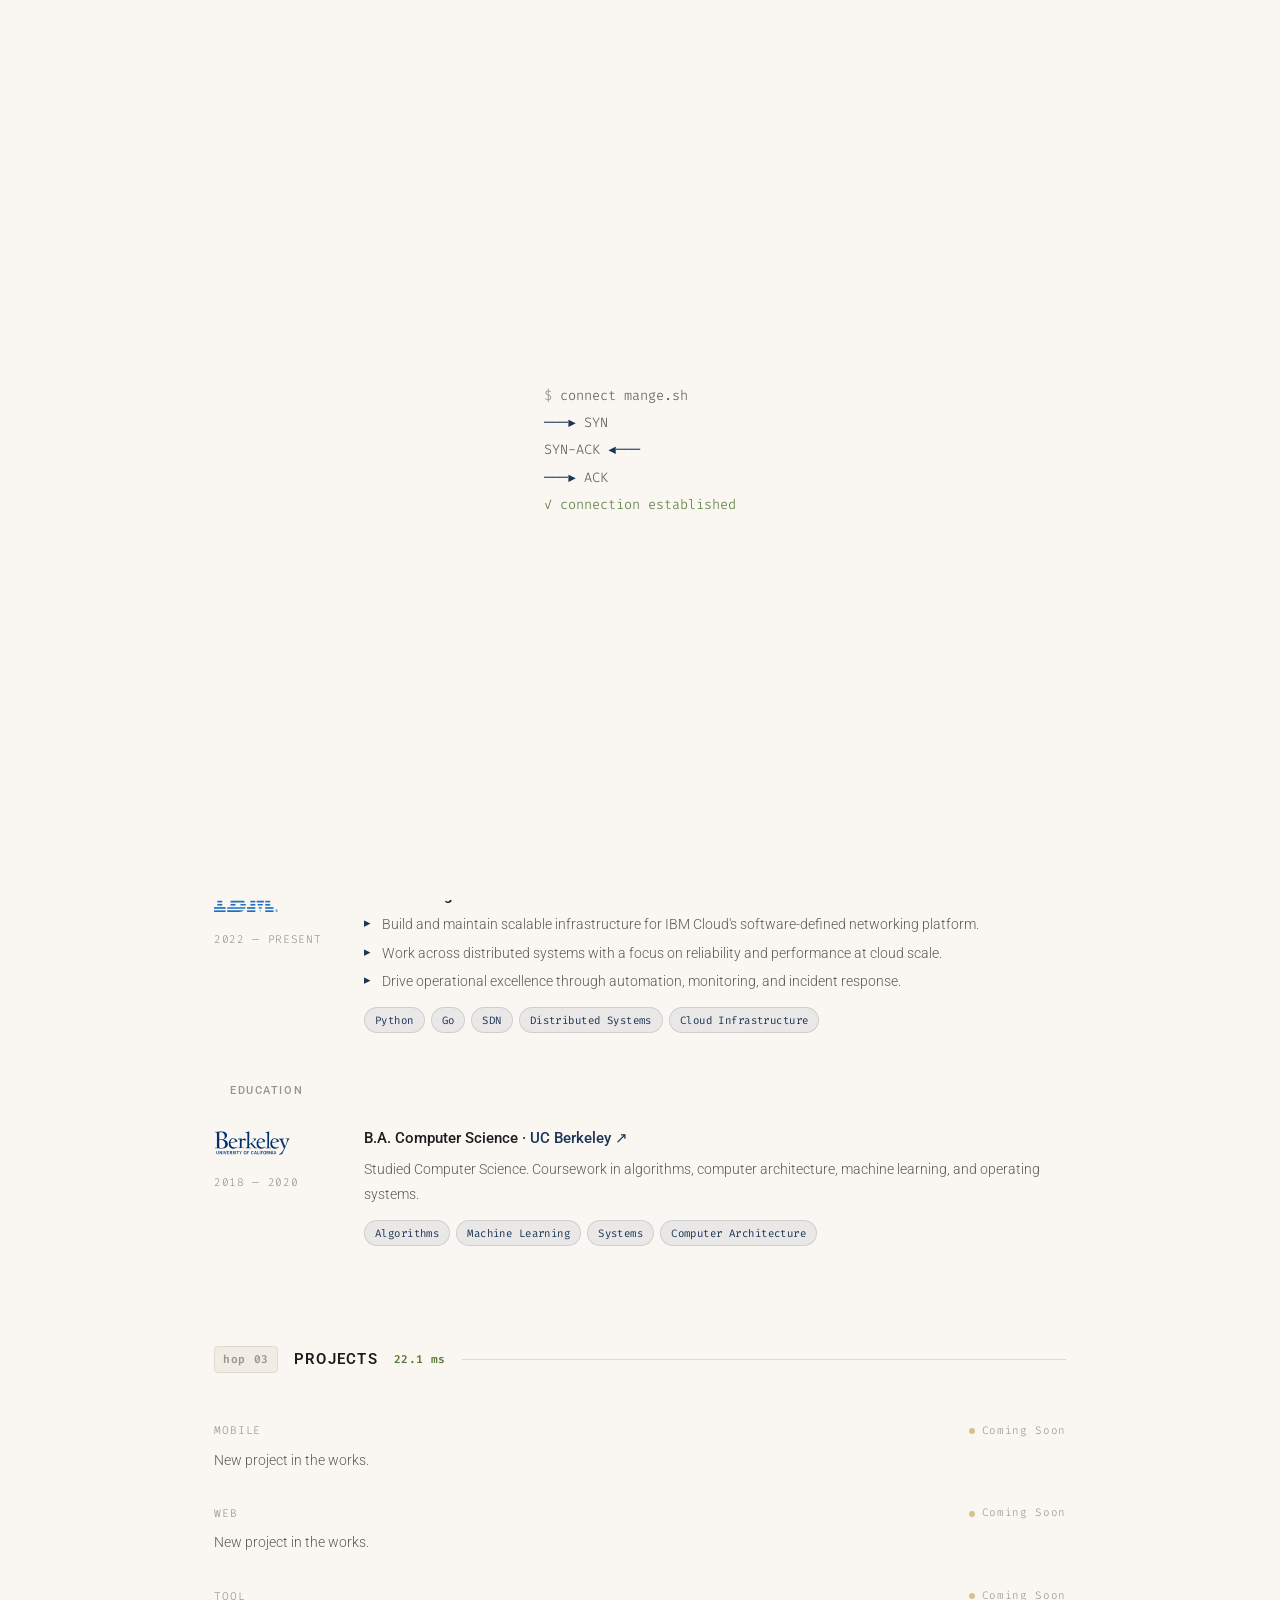
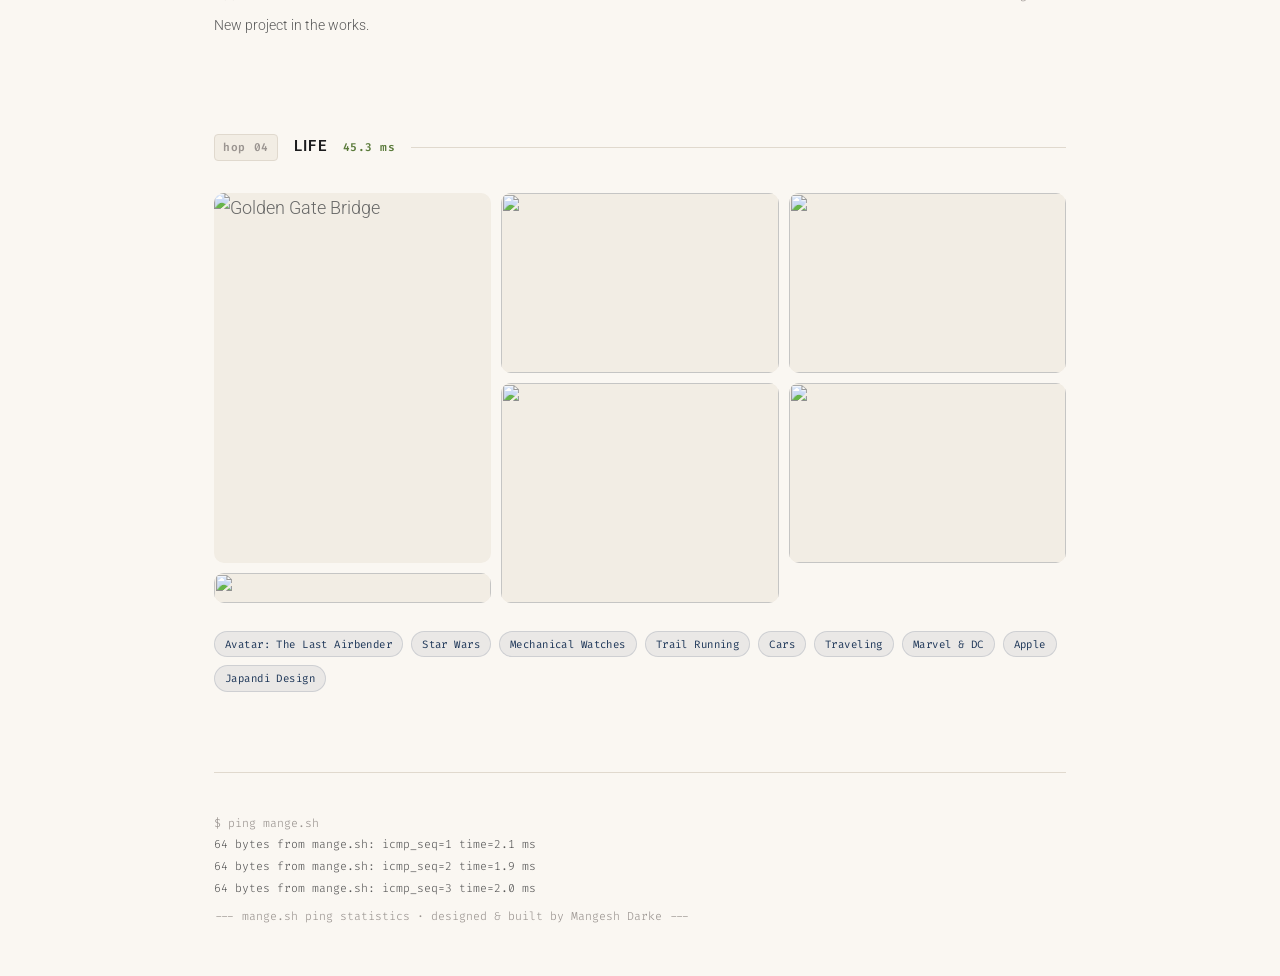
==== commit 541a2151: "Update contact links, refresh resume, remove old template pages - Point all email links to hello@man" ====
--- a/index.html
+++ b/index.html
@@ -56,7 +56,7 @@
         </div>
 
         <div class="social-row">
-          <a href="https://github.com/MangeshDarke" class="social-link" target="_blank" rel="noopener" aria-label="GitHub">
+          <a href="https://github.com/maangy" class="social-link" target="_blank" rel="noopener" aria-label="GitHub">
             <svg xmlns="http://www.w3.org/2000/svg" width="18" height="18" viewBox="0 0 24 24" fill="none" stroke="currentColor" stroke-width="2" stroke-linecap="round" stroke-linejoin="round"><path d="M9 19c-5 1.5-5-2.5-7-3m14 6v-3.87a3.37 3.37 0 0 0-.94-2.61c3.14-.35 6.44-1.54 6.44-7A5.44 5.44 0 0 0 20 4.77 5.07 5.07 0 0 0 19.91 1S18.73.65 16 2.48a13.38 13.38 0 0 0-7 0C6.27.65 5.09 1 5.09 1A5.07 5.07 0 0 0 5 4.77a5.44 5.44 0 0 0-1.5 3.78c0 5.42 3.3 6.61 6.44 7A3.37 3.37 0 0 0 9 18.13V22"></path></svg>
           </a>
           <span class="social-sep"></span>
@@ -64,7 +64,7 @@
             <svg xmlns="http://www.w3.org/2000/svg" width="18" height="18" viewBox="0 0 24 24" fill="none" stroke="currentColor" stroke-width="2" stroke-linecap="round" stroke-linejoin="round"><path d="M16 8a6 6 0 0 1 6 6v7h-4v-7a2 2 0 0 0-2-2 2 2 0 0 0-2 2v7h-4v-7a6 6 0 0 1 6-6z"></path><rect x="2" y="9" width="4" height="12"></rect><circle cx="4" cy="4" r="2"></circle></svg>
           </a>
           <span class="social-sep"></span>
-          <a href="mailto:mangeshdarke@gmail.com" class="social-link" target="_blank" rel="noopener" aria-label="Email">
+          <a href="mailto:hello@mange.sh" class="social-link" target="_blank" rel="noopener" aria-label="Email">
             <svg xmlns="http://www.w3.org/2000/svg" width="18" height="18" viewBox="0 0 24 24" fill="none" stroke="currentColor" stroke-width="2" stroke-linecap="round" stroke-linejoin="round"><path d="M4 4h16c1.1 0 2 .9 2 2v12c0 1.1-.9 2-2 2H4c-1.1 0-2-.9-2-2V6c0-1.1.9-2 2-2z"></path><polyline points="22,6 12,13 2,6"></polyline></svg>
           </a>
           <span class="social-sep"></span>
@@ -274,6 +274,11 @@
     </main>
   </div>
 
+  <!-- Lightbox for Life photos -->
+  <div class="lightbox" id="lightbox" aria-hidden="true">
+    <img class="lightbox-img" id="lightboxImg" alt="">
+  </div>
+
   <script src="script.js"></script>
 </body>
 </html>
--- a/styles.css
+++ b/styles.css
@@ -678,15 +678,15 @@
   display: grid;
   grid-template-columns: 1fr 1fr 1fr;
   grid-template-rows: 180px 180px;
-  gap: 6px;
+  gap: 10px;
   margin-bottom: 28px;
-  border-radius: 8px;
-  overflow: hidden;
 }
 
 .photo-cell {
   overflow: hidden;
   background: var(--bg-surface);
+  border-radius: 10px;
+  cursor: zoom-in;
 }
 
 .photo-cell img {
@@ -700,6 +700,43 @@
 }
 
 .cell-tall { grid-row: span 2; }
+
+/* ── Lightbox ──────────────────────────────────────────────── */
+.lightbox {
+  position: fixed;
+  inset: 0;
+  z-index: 200;
+  background: rgba(20, 18, 15, 0.9);
+  display: flex;
+  align-items: center;
+  justify-content: center;
+  padding: 5vh 5vw;
+  opacity: 0;
+  pointer-events: none;
+  transition: opacity 0.3s ease;
+  cursor: zoom-out;
+}
+
+.lightbox.open {
+  opacity: 1;
+  pointer-events: auto;
+}
+
+.lightbox-img {
+  width: auto;
+  height: auto;
+  max-width: 92vw;
+  max-height: 90vh;
+  object-fit: contain;
+  border-radius: 12px;
+  box-shadow: 0 24px 70px rgba(0, 0, 0, 0.45);
+  transform: scale(0.96);
+  transition: transform 0.3s cubic-bezier(0.2, 0.7, 0.2, 1);
+}
+
+.lightbox.open .lightbox-img {
+  transform: scale(1);
+}
 
 .interests {
   display: flex;
